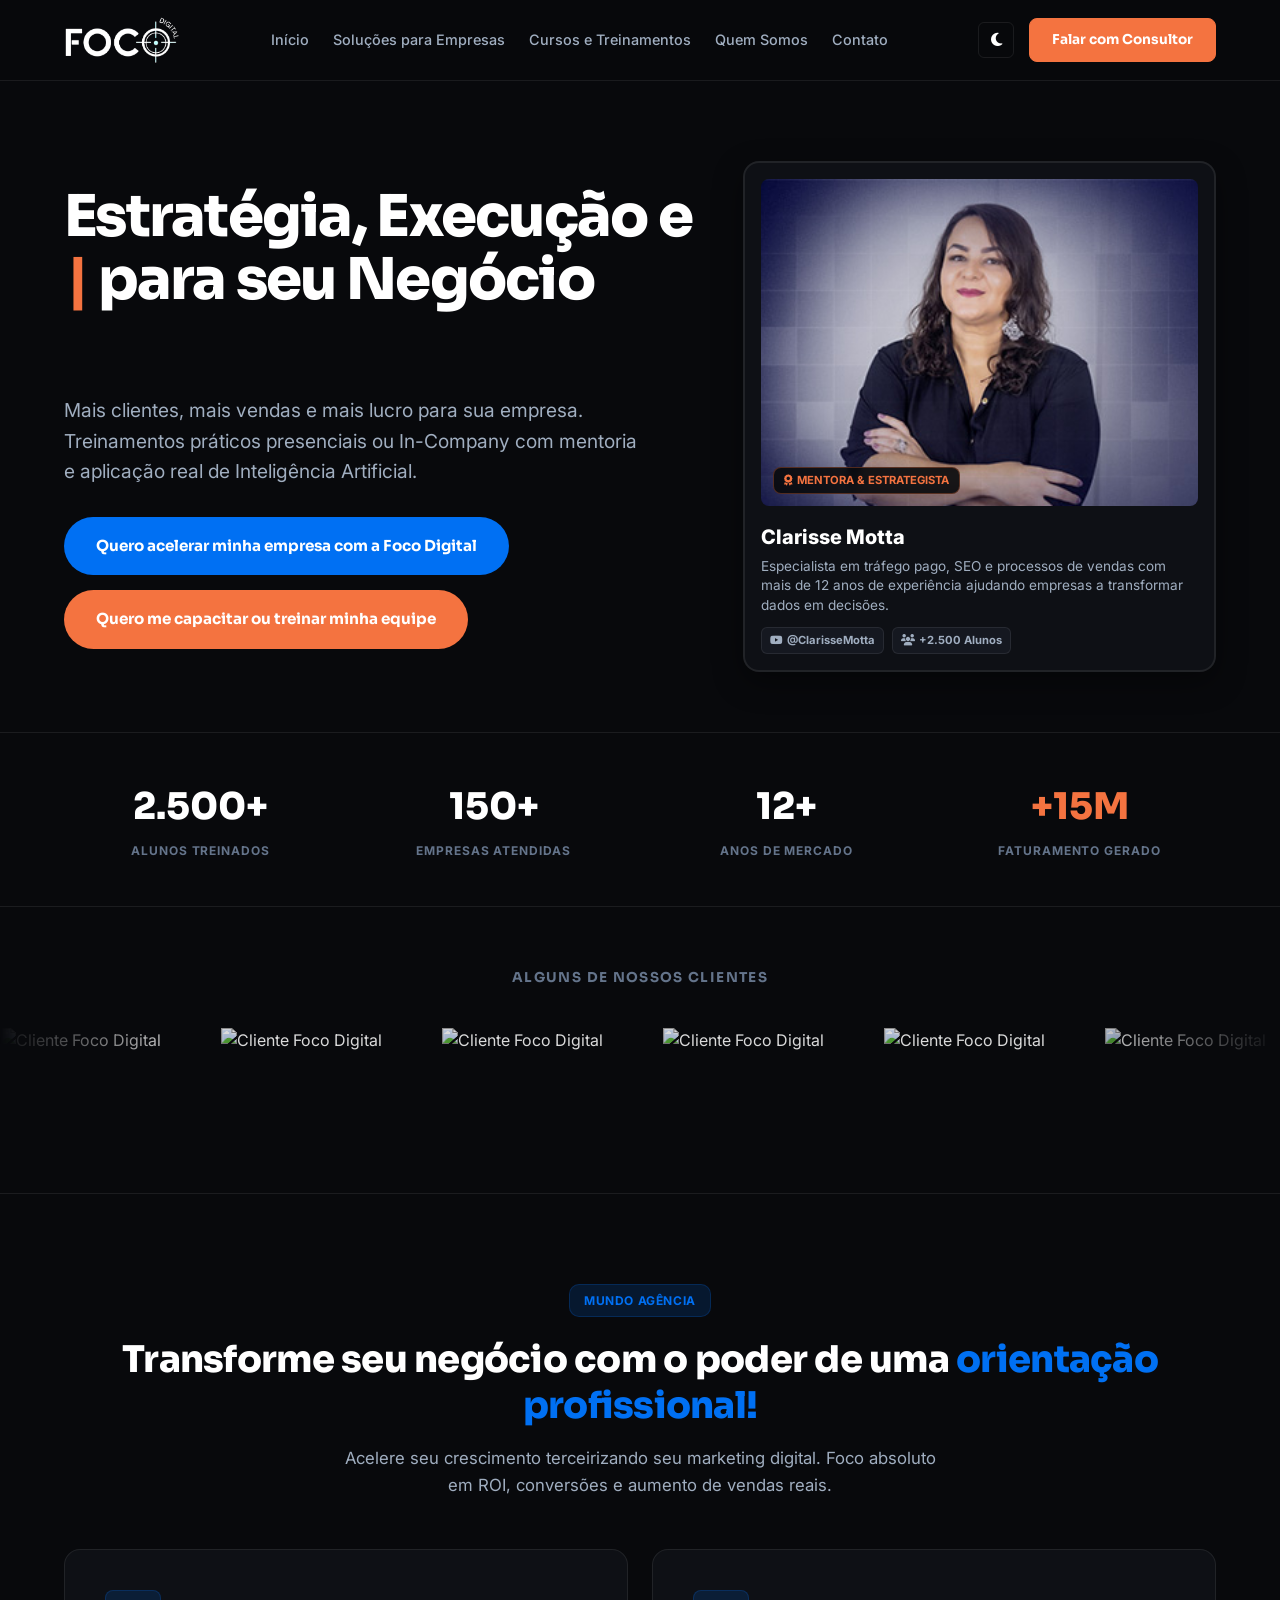
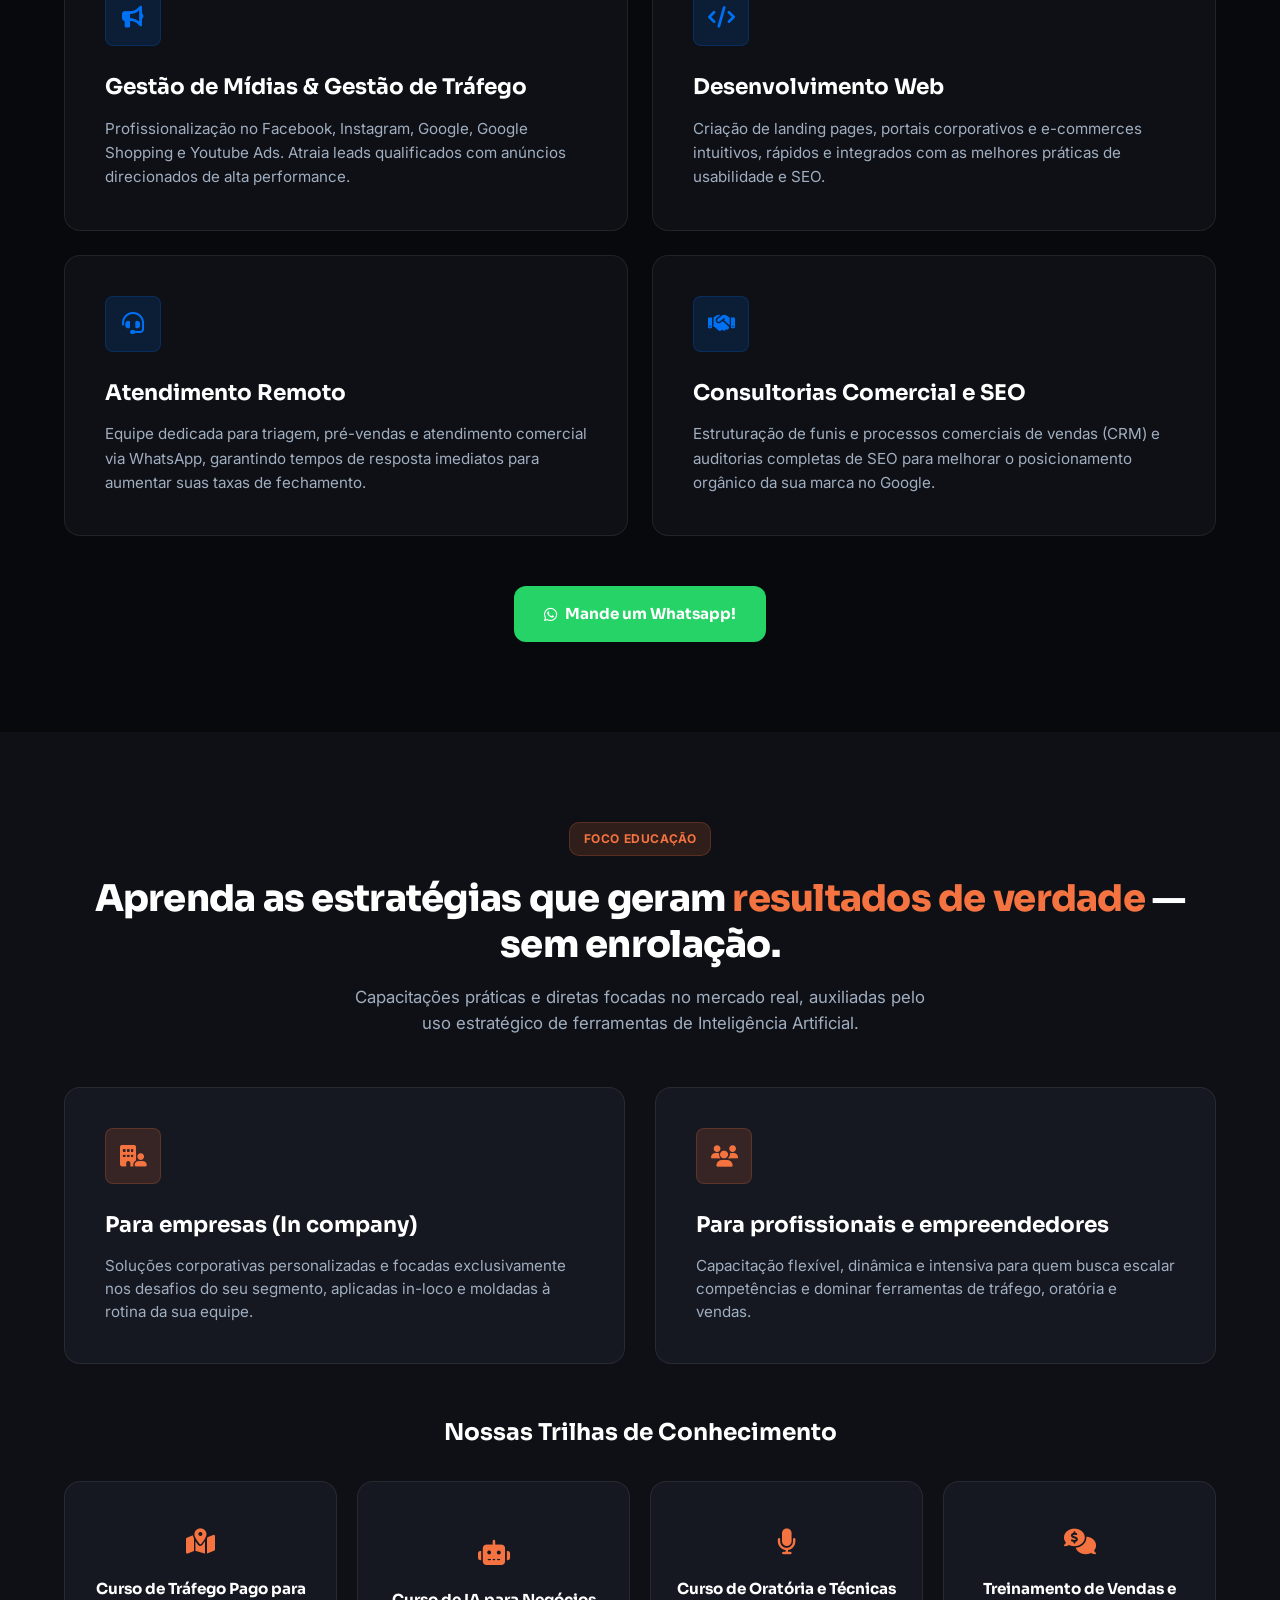
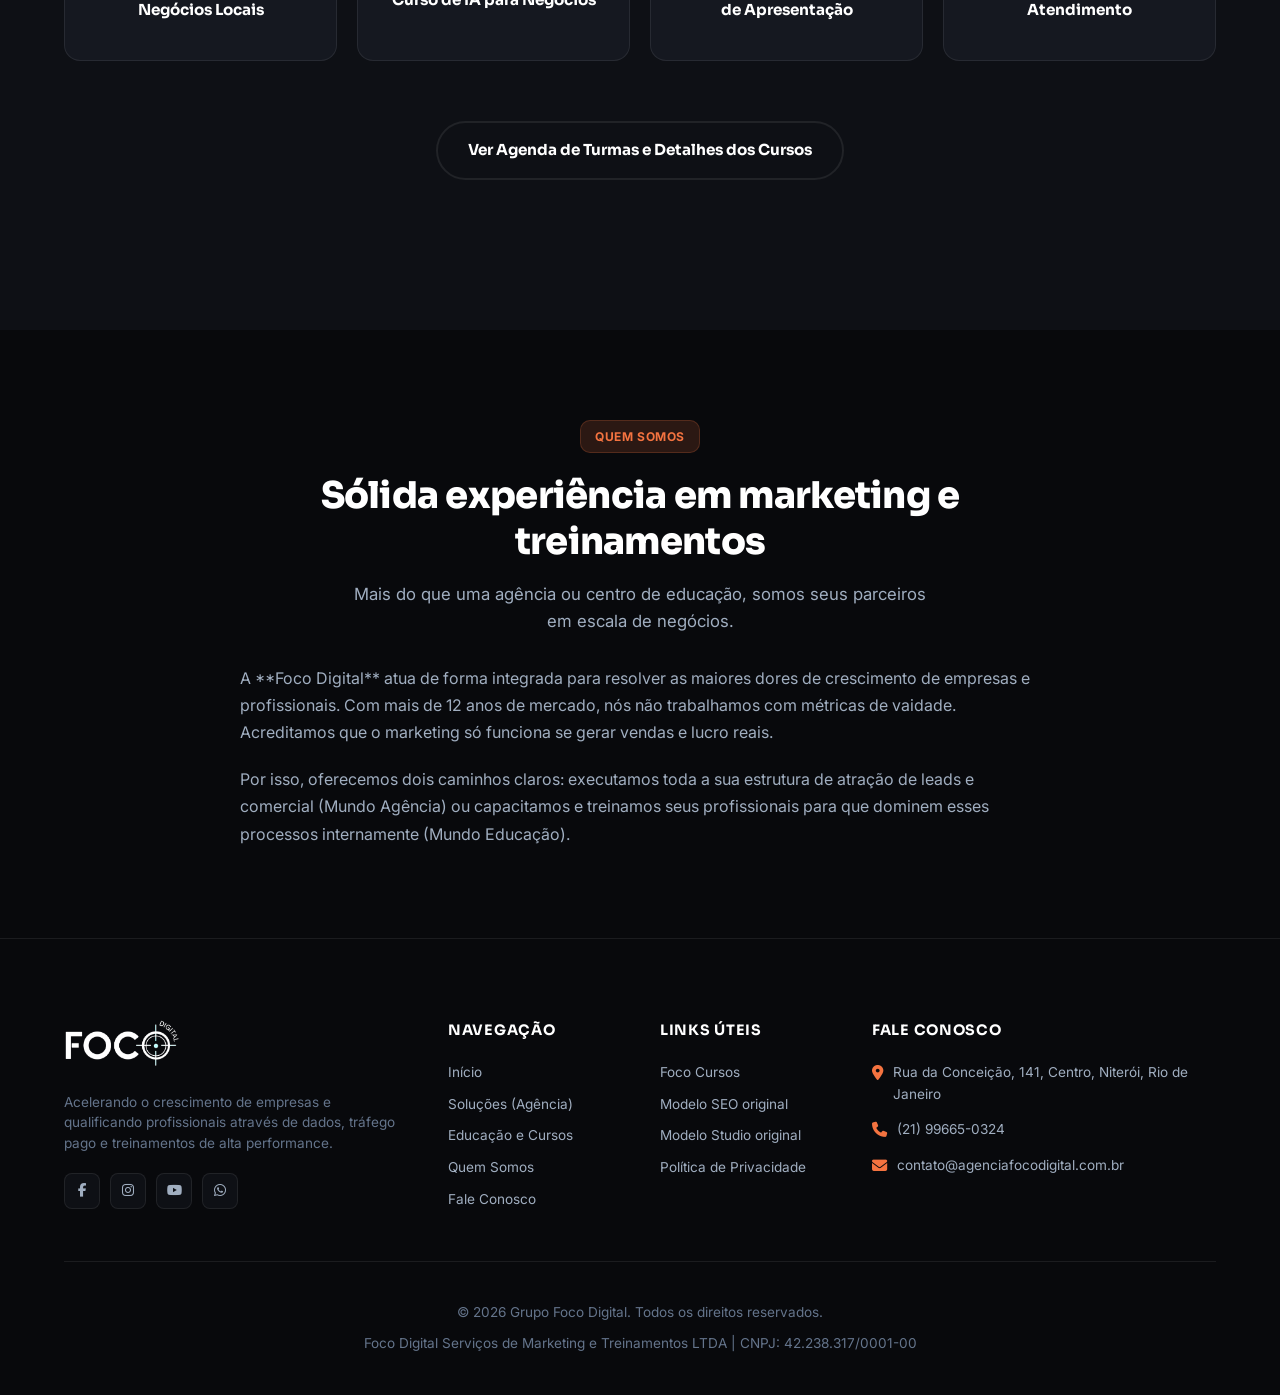
==== index.html @ c6ca2f7a "Highlight header CTA button with solid brand coral on desktop and WhatsApp green + icon Fale no What" ====
<!DOCTYPE html>
<html lang="pt-BR">
<head>
    <!-- SEO Best Practices -->
    <meta charset="UTF-8">
    <meta name="viewport" content="width=device-width, initial-scale=1.0">
    <title>Foco Digital | Estratégia, Execução e Capacitação para o seu Negócio</title>
    <meta name="description" content="Acelere o crescimento da sua empresa. Terceirize sua gestão de tráfego, SEO e landing pages, ou treine sua equipe com a mentoria de Clarisse Motta.">
    <meta name="keywords" content="agencia de marketing, gestao de trafego, SEO, marketing digital, cursos in-company, trafego pago niteroi, oratoria, vendas, Foco Digital">
    <meta name="author" content="Foco Digital">
    
    <!-- CSS Stylesheet -->
    <link rel="stylesheet" href="index.css?v=1.8">
    
    <!-- FontAwesome for Icons -->
    <link rel="stylesheet" href="https://cdnjs.cloudflare.com/ajax/libs/font-awesome/6.4.0/css/all.min.css">
</head>
<body>

    <!-- Cabeçalho (Menu Principal Integrado) -->
    <header id="site-header" role="banner" aria-label="Cabeçalho principal com navegação do site">
        <div class="container">
            <div class="header-inner">
                <a href="#inicio" class="logo-wrapper" id="header-logo">
                    <img src="logo_foco_digital.png" alt="Foco Digital Logo" class="logo-img">
                </a>
                
                <!-- Main Navigation -->
                <nav class="nav-menu" id="nav-menu" aria-label="Navegação Principal">
                    <a href="#inicio" class="nav-link">Início</a>
                    <a href="#agencia" class="nav-link">Soluções para Empresas</a>
                    <a href="#educacao" class="nav-link">Cursos e Treinamentos</a>
                    <a href="#sobre" class="nav-link">Quem Somos</a>
                    <a href="#contato" class="nav-link">Contato</a>
                </nav>
                
                <!-- Header CTA & Theme Toggle -->
                <div class="header-actions">
                    <button id="theme-toggle" aria-label="Alternar tema">
                        <i class="fa-solid fa-moon"></i>
                    </button>
                    <a href="https://wa.me/5521996650324?text=Olá! Gostaria de agendar uma conversa com um consultor da Foco Digital." target="_blank" class="btn btn-outline" id="nav-cta-btn">
                        <span class="desktop-text">Falar com Consultor</span>
                        <span class="mobile-text"><i class="fa-brands fa-whatsapp"></i> Fale no Whats</span>
                    </a>
                </div>
                
                <!-- Mobile Menu Toggle Button -->
                <button class="menu-toggle" id="menu-toggle" aria-label="Abrir menu" aria-haspopup="true">
                    <span></span>
                    <span></span>
                    <span></span>
                </button>
            </div>
        </div>
    </header>

    <main>
        <!-- 1ª Dobra (Hero Section - O Hub Direcionador) -->
        <section class="hero section-padding animate-fade-in" id="inicio">
            <div class="container">
                <div class="hero-grid-container">
                    
                    <!-- Left Column: Copy & CTAs -->
                    <div class="hero-left">
                        <h1>Estratégia, Execução e <span class="typing-container"><span id="typed-text">Capacitação</span><span class="typing-cursor" aria-hidden="true">|</span></span> para seu Negócio</h1>
                        <p class="hero-subtitle">
                            Mais clientes, mais vendas e mais lucro para sua empresa. Treinamentos práticos presenciais ou In-Company com mentoria e aplicação real de Inteligência Artificial.
                        </p>
                        
                        <!-- Botões de Ação Unificados -->
                        <div class="hero-actions">
                            <a href="#agencia" class="btn btn-blue" id="hero-btn-agency">
                                Quero acelerar minha empresa com a Foco Digital
                            </a>
                            <a href="#educacao" class="btn btn-primary" id="hero-btn-education" style="background-color: var(--color-primary);">
                                Quero me capacitar ou treinar minha equipe
                            </a>
                        </div>
                    </div>

                    <!-- Right Column: Clarisse Motta Profile Card (4:3 aspect ratio) -->
                    <div class="hero-right">
                        <div class="profile-card">
                            <div class="profile-img-container">
                                <img src="clarisse_motta.png" alt="Clarisse Motta - Fundadora da Foco Digital" class="profile-img">
                                <div class="profile-experience-badge">
                                    <i class="fa-solid fa-award"></i>
                                    <span>Mentora &amp; Estrategista</span>
                                </div>
                            </div>
                            <div class="profile-details">
                                <div class="profile-name">Clarisse Motta</div>
                                <div class="profile-bio">Especialista em tráfego pago, SEO e processos de vendas com mais de 12 anos de experiência ajudando empresas a transformar dados em decisões.</div>
                                <div class="profile-social-proof">
                                    <span class="proof-tag"><i class="fa-brands fa-youtube"></i> @ClarisseMotta</span>
                                    <span class="proof-tag"><i class="fa-solid fa-users"></i> +2.500 Alunos</span>
                                </div>
                            </div>
                        </div>
                    </div>

                </div>
            </div>
        </section>

        <!-- Stats Strip (Part of 2ª Dobra) -->
        <section class="stats-strip" id="stats">
            <div class="container">
                <div class="stats-strip-inner">
                    <div class="stat-block">
                        <h2>2.500+</h2>
                        <p>Alunos Treinados</p>
                    </div>
                    <div class="stat-block">
                        <h2>150+</h2>
                        <p>Empresas Atendidas</p>
                    </div>
                    <div class="stat-block">
                        <h2>12+</h2>
                        <p>Anos de Mercado</p>
                    </div>
                    <div class="stat-block">
                        <h2 class="highlight-primary">+15M</h2>
                        <p>Faturamento Gerado</p>
                    </div>
                </div>
            </div>
        </section>

        <!-- Logos Section (2ª Dobra: Autoridade e Prova Social - Letreiro Autoplay) -->
        <section class="clients-section text-center" id="clientes">
            <div class="container">
                <h3>Alguns de nossos clientes</h3>
            </div>
            
            <div class="logo-ticker-container">
                <div class="logo-ticker-track">
                    <!-- Set 1 -->
                    <div class="partner-logo"><img src="https://agenciafocodigital.com.br/wp-content/uploads/2025/05/5-2.png" alt="Cliente Foco Digital"></div>
                    <div class="partner-logo"><img src="https://agenciafocodigital.com.br/wp-content/uploads/2025/05/6-2.png" alt="Cliente Foco Digital"></div>
                    <div class="partner-logo"><img src="https://agenciafocodigital.com.br/wp-content/uploads/2025/05/7-2.png" alt="Cliente Foco Digital"></div>
                    <div class="partner-logo"><img src="https://agenciafocodigital.com.br/wp-content/uploads/2025/05/8-2.png" alt="Cliente Foco Digital"></div>
                    <div class="partner-logo"><img src="https://agenciafocodigital.com.br/wp-content/uploads/2025/05/9-2.png" alt="Cliente Foco Digital"></div>
                    <div class="partner-logo"><img src="https://agenciafocodigital.com.br/wp-content/uploads/2025/05/10-2.png" alt="Cliente Foco Digital"></div>
                    <div class="partner-logo"><img src="https://agenciafocodigital.com.br/wp-content/uploads/2025/05/11-2.png" alt="Cliente Foco Digital"></div>
                    <div class="partner-logo"><img src="https://agenciafocodigital.com.br/wp-content/uploads/2025/05/12-2.png" alt="Cliente Foco Digital"></div>
                    <div class="partner-logo"><img src="https://agenciafocodigital.com.br/wp-content/uploads/2025/05/13-2.png" alt="Cliente Foco Digital"></div>
                    <div class="partner-logo"><img src="https://agenciafocodigital.com.br/wp-content/uploads/2025/05/14-2.png" alt="Cliente Foco Digital"></div>
                    <div class="partner-logo"><img src="https://agenciafocodigital.com.br/wp-content/uploads/2025/05/15-2.png" alt="Cliente Foco Digital"></div>
                    <div class="partner-logo"><img src="https://agenciafocodigital.com.br/wp-content/uploads/2025/05/16-2.png" alt="Cliente Foco Digital"></div>
                    <div class="partner-logo"><img src="https://agenciafocodigital.com.br/wp-content/uploads/2025/05/17-2.png" alt="Cliente Foco Digital"></div>
                    <div class="partner-logo"><img src="https://agenciafocodigital.com.br/wp-content/uploads/2025/05/18-2.png" alt="Cliente Foco Digital"></div>
                    <div class="partner-logo"><img src="https://agenciafocodigital.com.br/wp-content/uploads/2025/05/19-2.png" alt="Cliente Foco Digital"></div>
                    
                    <!-- Set 2 (Duplicated for seamless loop) -->
                    <div class="partner-logo"><img src="https://agenciafocodigital.com.br/wp-content/uploads/2025/05/5-2.png" alt="Cliente Foco Digital"></div>
                    <div class="partner-logo"><img src="https://agenciafocodigital.com.br/wp-content/uploads/2025/05/6-2.png" alt="Cliente Foco Digital"></div>
                    <div class="partner-logo"><img src="https://agenciafocodigital.com.br/wp-content/uploads/2025/05/7-2.png" alt="Cliente Foco Digital"></div>
                    <div class="partner-logo"><img src="https://agenciafocodigital.com.br/wp-content/uploads/2025/05/8-2.png" alt="Cliente Foco Digital"></div>
                    <div class="partner-logo"><img src="https://agenciafocodigital.com.br/wp-content/uploads/2025/05/9-2.png" alt="Cliente Foco Digital"></div>
                    <div class="partner-logo"><img src="https://agenciafocodigital.com.br/wp-content/uploads/2025/05/10-2.png" alt="Cliente Foco Digital"></div>
                    <div class="partner-logo"><img src="https://agenciafocodigital.com.br/wp-content/uploads/2025/05/11-2.png" alt="Cliente Foco Digital"></div>
                    <div class="partner-logo"><img src="https://agenciafocodigital.com.br/wp-content/uploads/2025/05/12-2.png" alt="Cliente Foco Digital"></div>
                    <div class="partner-logo"><img src="https://agenciafocodigital.com.br/wp-content/uploads/2025/05/13-2.png" alt="Cliente Foco Digital"></div>
                    <div class="partner-logo"><img src="https://agenciafocodigital.com.br/wp-content/uploads/2025/05/14-2.png" alt="Cliente Foco Digital"></div>
                    <div class="partner-logo"><img src="https://agenciafocodigital.com.br/wp-content/uploads/2025/05/15-2.png" alt="Cliente Foco Digital"></div>
                    <div class="partner-logo"><img src="https://agenciafocodigital.com.br/wp-content/uploads/2025/05/16-2.png" alt="Cliente Foco Digital"></div>
                    <div class="partner-logo"><img src="https://agenciafocodigital.com.br/wp-content/uploads/2025/05/17-2.png" alt="Cliente Foco Digital"></div>
                    <div class="partner-logo"><img src="https://agenciafocodigital.com.br/wp-content/uploads/2025/05/18-2.png" alt="Cliente Foco Digital"></div>
                    <div class="partner-logo"><img src="https://agenciafocodigital.com.br/wp-content/uploads/2025/05/19-2.png" alt="Cliente Foco Digital"></div>
                </div>
            </div>
        </section>

        <!-- 3ª Dobra: O Mundo da Agência (Para quem precisa delegar a execução) -->
        <section class="agency-section section-padding" id="agencia">
            <div class="container">
                <div class="text-center">
                    <span class="tag-badge blue">Mundo Agência</span>
                    <h2 class="section-title blue">Transforme seu negócio com o poder de uma <span>orientação profissional!</span></h2>
                    <p class="section-subtitle">Acelere seu crescimento terceirizando seu marketing digital. Foco absoluto em ROI, conversões e aumento de vendas reais.</p>
                </div>
                
                <!-- Services Cards Grid (2x2 layout) -->
                <div class="services-grid">
                    <!-- Service 1: Mídias & Tráfego -->
                    <article class="service-card">
                        <div class="service-icon"><i class="fa-solid fa-bullhorn"></i></div>
                        <h3>Gestão de Mídias & Gestão de Tráfego</h3>
                        <p>Profissionalização no Facebook, Instagram, Google, Google Shopping e Youtube Ads. Atraia leads qualificados com anúncios direcionados de alta performance.</p>
                    </article>
                    
                    <!-- Service 2: Desenvolvimento Web -->
                    <article class="service-card">
                        <div class="service-icon"><i class="fa-solid fa-code"></i></div>
                        <h3>Desenvolvimento Web</h3>
                        <p>Criação de landing pages, portais corporativos e e-commerces intuitivos, rápidos e integrados com as melhores práticas de usabilidade e SEO.</p>
                    </article>
                    
                    <!-- Service 3: Atendimento Remoto -->
                    <article class="service-card">
                        <div class="service-icon"><i class="fa-solid fa-headset"></i></div>
                        <h3>Atendimento Remoto</h3>
                        <p>Equipe dedicada para triagem, pré-vendas e atendimento comercial via WhatsApp, garantindo tempos de resposta imediatos para aumentar suas taxas de fechamento.</p>
                    </article>
                    
                    <!-- Service 4: Consultorias -->
                    <article class="service-card">
                        <div class="service-icon"><i class="fa-solid fa-handshake"></i></div>
                        <h3>Consultorias Comercial e SEO</h3>
                        <p>Estruturação de funis e processos comerciais de vendas (CRM) e auditorias completas de SEO para melhorar o posicionamento orgânico da sua marca no Google.</p>
                    </article>
                </div>
                
                <!-- CTA Button -->
                <div class="text-center">
                    <a href="https://wa.me/5521996650324?text=Olá! Quero acelerar minha empresa com os serviços de marketing e tráfego da Agência Foco Digital." target="_blank" class="btn btn-green btn-whatsapp" id="agency-cta-btn">
                        <i class="fa-brands fa-whatsapp"></i> Mande um Whatsapp!
                    </a>
                </div>
            </div>
        </section>

        <!-- 4ª Dobra: O Mundo da Educação (Para quem quer aprender a fazer) -->
        <section class="edu-section section-padding" id="educacao">
            <div class="container">
                <div class="text-center">
                    <span class="tag-badge">Foco Educação</span>
                    <h2 class="section-title">Aprenda as estratégias que geram <span>resultados de verdade</span> — sem enrolação.</h2>
                    <p class="section-subtitle">Capacitações práticas e diretas focadas no mercado real, auxiliadas pelo uso estratégico de ferramentas de Inteligência Artificial.</p>
                </div>
                
                <!-- Segments Grid (2 cards) -->
                <div class="edu-segments">
                    <!-- Segment 1: In Company -->
                    <div class="segment-card">
                        <div class="segment-icon"><i class="fa-solid fa-building-user"></i></div>
                        <h3>Para empresas (In company)</h3>
                        <p>Soluções corporativas personalizadas e focadas exclusivamente nos desafios do seu segmento, aplicadas in-loco e moldadas à rotina da sua equipe.</p>
                    </div>
                    
                    <!-- Segment 2: Empreendedores -->
                    <div class="segment-card">
                        <div class="segment-icon"><i class="fa-solid fa-users"></i></div>
                        <h3>Para profissionais e empreendedores</h3>
                        <p>Capacitação flexível, dinâmica e intensiva para quem busca escalar competências e dominar ferramentas de tráfego, oratória e vendas.</p>
                    </div>
                </div>
                
                <!-- Trilhas de Conhecimento Grid (4 cards) -->
                <h3 class="trilhas-title">Nossas Trilhas de Conhecimento</h3>
                <div class="trilhas-grid">
                    <!-- Trilha 1 -->
                    <div class="trilha-card">
                        <div class="trilha-icon"><i class="fa-solid fa-map-location-dot"></i></div>
                        <h4>Curso de Tráfego Pago para Negócios Locais</h4>
                    </div>
                    <!-- Trilha 2 -->
                    <div class="trilha-card">
                        <div class="trilha-icon"><i class="fa-solid fa-robot"></i></div>
                        <h4>Curso de IA para Negócios</h4>
                    </div>
                    <!-- Trilha 3 -->
                    <div class="trilha-card">
                        <div class="trilha-icon"><i class="fa-solid fa-microphone"></i></div>
                        <h4>Curso de Oratória e Técnicas de Apresentação</h4>
                    </div>
                    <!-- Trilha 4 -->
                    <div class="trilha-card">
                        <div class="trilha-icon"><i class="fa-solid fa-comments-dollar"></i></div>
                        <h4>Treinamento de Vendas e Atendimento</h4>
                    </div>
                </div>
                
                <!-- Courses Details CTA -->
                <div class="text-center" style="margin-bottom: 60px;">
                    <a href="cursos.html" class="btn btn-outline" id="view-courses-syllabus">
                        Ver Agenda de Turmas e Detalhes dos Cursos
                    </a>
                </div>

                
            </div>
        </section>

        <!-- Quem Somos (Sobre a Foco Digital) -->
        <section class="section-padding" id="sobre">
            <div class="container">
                <div class="text-center" style="max-width: 800px; margin: 0 auto;">
                    <span class="tag-badge">Quem Somos</span>
                    <h2 class="section-title">Sólida experiência em marketing e treinamentos</h2>
                    <p class="section-subtitle" style="margin-bottom: 30px;">Mais do que uma agência ou centro de educação, somos seus parceiros em escala de negócios.</p>
                    
                    <div style="color: var(--text-secondary); font-size: 1rem; line-height: 1.7; text-align: left; display: flex; flex-direction: column; gap: 20px;">
                        <p>A **Foco Digital** atua de forma integrada para resolver as maiores dores de crescimento de empresas e profissionais. Com mais de 12 anos de mercado, nós não trabalhamos com métricas de vaidade. Acreditamos que o marketing só funciona se gerar vendas e lucro reais.</p>
                        <p>Por isso, oferecemos dois caminhos claros: executamos toda a sua estrutura de atração de leads e comercial (Mundo Agência) ou capacitamos e treinamos seus profissionais para que dominem esses processos internamente (Mundo Educação).</p>
                    </div>
                </div>
            </div>
        </section>
    </main>

    <!-- Rodapé (Footer) -->
    <footer id="contato">
        <div class="container">
            <div class="footer-grid">
                
                <!-- Coluna 1: Brand Info -->
                <div class="footer-logo-col">
                    <a href="#inicio" class="logo-wrapper" id="footer-brand-logo" style="display: inline-flex; align-self: flex-start; margin-bottom: 5px;">
                        <img src="logo_foco_digital.png" alt="Foco Digital Logo" class="logo-img">
                    </a>
                    <p class="footer-desc">
                        Acelerando o crescimento de empresas e qualificando profissionais através de dados, tráfego pago e treinamentos de alta performance.
                    </p>
                    <div class="footer-socials">
                        <a href="https://www.facebook.com/agenciafocodigital1" target="_blank" class="social-icon" aria-label="Facebook"><i class="fa-brands fa-facebook-f"></i></a>
                        <a href="https://www.instagram.com/agencia_focodigital/" target="_blank" class="social-icon" aria-label="Instagram"><i class="fa-brands fa-instagram"></i></a>
                        <a href="https://youtube.com/@ClarisseMotta" target="_blank" class="social-icon" aria-label="YouTube"><i class="fa-brands fa-youtube"></i></a>
                        <a href="https://wa.me/5521996650324" target="_blank" class="social-icon" aria-label="WhatsApp"><i class="fa-brands fa-whatsapp"></i></a>
                    </div>
                </div>
                
                <!-- Coluna 2: Navegação -->
                <div>
                    <h4 class="footer-title">Navegação</h4>
                    <ul class="footer-links">
                        <li><a href="#inicio">Início</a></li>
                        <li><a href="#agencia">Soluções (Agência)</a></li>
                        <li><a href="#educacao">Educação e Cursos</a></li>
                        <li><a href="#sobre">Quem Somos</a></li>
                        <li><a href="#contato">Fale Conosco</a></li>
                    </ul>
                </div>
                
                <!-- Coluna 3: Links Úteis -->
                <div>
                    <h4 class="footer-title">Links Úteis</h4>
                    <ul class="footer-links">
                        <li><a href="cursos.html">Foco Cursos</a></li>
                        <li><a href="agencia.html">Modelo SEO original</a></li>
                        <li><a href="agencia-digital.html">Modelo Studio original</a></li>
                        <li><a href="https://agenciafocodigital.com.br/politicas-de-privacidade/">Política de Privacidade</a></li>
                    </ul>
                </div>
                
                <!-- Coluna 4: Contato -->
                <div>
                    <h4 class="footer-title">Fale Conosco</h4>
                    <ul class="footer-contact">
                        <li>
                            <i class="fa-solid fa-location-dot"></i>
                            <span>Rua da Conceição, 141, Centro, Niterói, Rio de Janeiro</span>
                        </li>
                        <li>
                            <i class="fa-solid fa-phone"></i>
                            <span>(21) 99665-0324</span>
                        </li>
                        <li>
                            <i class="fa-solid fa-envelope"></i>
                            <span>contato@agenciafocodigital.com.br</span>
                        </li>
                    </ul>
                </div>
                
            </div>
            
            <!-- Bottom Copyright & Legal Info -->
            <div class="footer-bottom">
                <p>&copy; 2026 Grupo Foco Digital. Todos os direitos reservados.</p>
                <p>Foco Digital Serviços de Marketing e Treinamentos LTDA | CNPJ: 42.238.317/0001-00</p>
            </div>
        </div>
    </footer>

    <!-- Interactive Scripts -->
    <script>
        // Sticky Header script
        const header = document.getElementById('site-header');
        window.addEventListener('scroll', () => {
            if (window.scrollY > 40) {
                header.classList.add('scrolled');
            } else {
                header.classList.remove('scrolled');
            }
        });

        // Mobile Menu toggle script
        const menuToggle = document.getElementById('menu-toggle');
        const navMenu = document.getElementById('nav-menu');

        menuToggle.addEventListener('click', () => {
            navMenu.classList.toggle('open');
        });

        // Close mobile menu when a nav link is clicked
        const navLinks = document.querySelectorAll('.nav-link');
        navLinks.forEach(link => {
            link.addEventListener('click', () => {
                navMenu.classList.remove('open');
            });
        });

        // Theme Toggle Javascript
        const toggleBtn = document.getElementById('theme-toggle');
        const currentTheme = localStorage.getItem('theme') || 'dark';

        // Apply theme on load
        if (currentTheme === 'light') {
            document.body.classList.add('light-mode');
            toggleBtn.innerHTML = '<i class="fa-solid fa-sun"></i>';
        } else {
            toggleBtn.innerHTML = '<i class="fa-solid fa-moon"></i>';
        }

        // Toggle theme action
        toggleBtn.addEventListener('click', () => {
            document.body.classList.toggle('light-mode');
            let theme = 'dark';
            if (document.body.classList.contains('light-mode')) {
                theme = 'light';
                toggleBtn.innerHTML = '<i class="fa-solid fa-sun"></i>';
            } else {
                toggleBtn.innerHTML = '<i class="fa-solid fa-moon"></i>';
            }
            localStorage.setItem('theme', theme);
        });

        // Typing Effect (Umbler Style)
        const words = ["Capacitação", "Tráfego Pago", "Vendas", "SEO", "IA para Negócios", "Resultados"];
        let wordIndex = 0;
        let charIndex = words[wordIndex].length;
        let isDeleting = true;
        const typedTextSpan = document.getElementById("typed-text");

        function typeAnimation() {
            const currentWord = words[wordIndex];
            
            if (isDeleting) {
                typedTextSpan.textContent = currentWord.substring(0, charIndex - 1);
                charIndex--;
            } else {
                typedTextSpan.textContent = currentWord.substring(0, charIndex + 1);
                charIndex++;
            }
            
            let speed = isDeleting ? 40 : 80;
            
            if (!isDeleting && charIndex === currentWord.length) {
                speed = 2000; // Time the fully typed word stays visible
                isDeleting = true;
            } else if (isDeleting && charIndex === 0) {
                isDeleting = false;
                wordIndex = (wordIndex + 1) % words.length;
                speed = 500; // Pause before typing the next word
            }
            
            setTimeout(typeAnimation, speed);
        }

        // Start typing after initial load delay
        document.addEventListener("DOMContentLoaded", () => {
            setTimeout(typeAnimation, 1500);
        });
    </script>
</body>
</html>
---- index.css ----
/* ==========================================================================
   Foco Digital - Homepage Stylesheet (Restored Folds Layout with Premium Theme)
   ========================================================================== */

@import url('https://fonts.googleapis.com/css2?family=Inter:wght@300;400;500;600;700&family=Sora:wght@400;600;700;800&display=swap');

:root {
    /* Color Palette (Clean Premium Contrast) */
    --bg-primary: #08090c;
    --bg-secondary: #0e1015;
    --bg-tertiary: #151820;
    --text-primary: #ffffff;
    --text-secondary: #a0aec0;
    --text-muted: #64748b;
    --border-color: rgba(255, 255, 255, 0.08);
    
    /* Core Accent Colors */
    --color-primary: #f47340;        /* Coral Orange */
    --color-primary-hover: #e05f2c;
    --color-primary-glow: rgba(244, 115, 64, 0.15);
    --color-blue: #0070f3;
    --color-blue-glow: rgba(0, 112, 243, 0.15);
    --color-green: #25d366;
    --color-green-hover: #20ba5a;
    
    /* Typography */
    --font-heading: 'Sora', sans-serif;
    --font-body: 'Inter', sans-serif;
    
    /* Shadows & Transitions */
    --shadow-sm: 0 4px 10px rgba(0, 0, 0, 0.3);
    --shadow-md: 0 10px 30px rgba(0, 0, 0, 0.4);
    --shadow-lg: 0 20px 50px rgba(0, 0, 0, 0.5);
    --transition-smooth: all 0.3s cubic-bezier(0.25, 0.8, 0.25, 1);
    
    /* Border Radius */
    --radius-sm: 8px;
    --radius-md: 16px;
    --radius-lg: 24px;
    --radius-full: 9999px;
}

/* Light Mode Overrides */
body.light-mode {
    --bg-primary: #ffffff;
    --bg-secondary: #f8fafc;
    --bg-tertiary: #f1f5f9;
    --text-primary: #0f172a;
    --text-secondary: #475569;
    --text-muted: #64748b;
    --border-color: rgba(15, 23, 42, 0.08);
    --color-primary-glow: rgba(244, 115, 64, 0.06);
    
    --shadow-sm: 0 4px 10px rgba(15, 23, 42, 0.03);
    --shadow-md: 0 10px 30px rgba(15, 23, 42, 0.05);
    --shadow-lg: 0 20px 50px rgba(15, 23, 42, 0.08);
}

/* Reset & Defaults */
* {
    margin: 0;
    padding: 0;
    box-sizing: border-box;
}

html {
    scroll-behavior: smooth;
}

body {
    background-color: var(--bg-primary);
    color: var(--text-primary);
    font-family: var(--font-body);
    line-height: 1.6;
    overflow-x: hidden;
    transition: background-color 0.3s ease, color 0.3s ease;
}

h1, h2, h3, h4, h5, h6 {
    font-family: var(--font-heading);
    font-weight: 700;
}

a {
    color: inherit;
    text-decoration: none;
    transition: var(--transition-smooth);
}

/* Utility Containers */
.container {
    max-width: 1200px;
    margin: 0 auto;
    padding: 0 24px;
}

.section-padding {
    padding: 90px 0;
}

.text-center {
    text-align: center;
}

.tag-badge {
    display: inline-block;
    background-color: var(--color-primary-glow);
    color: var(--color-primary);
    padding: 6px 14px;
    border-radius: 10px;
    font-size: 0.75rem;
    font-weight: 700;
    text-transform: uppercase;
    letter-spacing: 0.05em;
    border: 1px solid rgba(244, 115, 64, 0.2);
    margin-bottom: 20px;
}

.tag-badge.blue {
    background-color: var(--color-blue-glow);
    color: var(--color-blue);
    border-color: rgba(0, 112, 243, 0.2);
}

.section-title {
    font-size: 2.3rem;
    line-height: 1.25;
    margin-bottom: 16px;
    letter-spacing: -0.02em;
    font-weight: 800;
}

.section-title span {
    color: var(--color-primary);
}

.section-title.blue span {
    color: var(--color-blue);
}

.section-subtitle {
    color: var(--text-secondary);
    font-size: 1.05rem;
    max-width: 600px;
    margin: 0 auto 50px auto;
    line-height: 1.6;
}

/* Buttons */
.btn {
    display: inline-flex;
    align-items: center;
    justify-content: center;
    gap: 8px;
    padding: 15px 30px;
    border-radius: 30px;
    font-weight: 700;
    font-size: 0.95rem;
    cursor: pointer;
    transition: var(--transition-smooth);
    border: 2px solid transparent;
    font-family: var(--font-heading);
}

.btn-primary {
    background-color: var(--color-primary);
    color: #ffffff;
}

.btn-primary:hover {
    background-color: var(--color-primary-hover);
    transform: translateY(-2px);
}

.btn-blue {
    background-color: var(--color-blue);
    color: #ffffff;
}

.btn-blue:hover {
    background-color: #0060d0;
    transform: translateY(-2px);
}

.btn-outline {
    background: transparent;
    color: var(--text-primary);
    border: 2px solid var(--border-color);
}

.btn-outline:hover {
    background-color: var(--bg-tertiary);
    border-color: var(--color-primary);
    color: var(--text-primary);
    transform: translateY(-2px);
}

.btn-green {
    background-color: var(--color-green);
    color: #ffffff;
    border-radius: 12px;
    padding: 14px 28px;
}

.btn-green:hover {
    background-color: var(--color-green-hover);
    transform: translateY(-2px);
}

/* Header Section */
header {
    background-color: rgba(8, 9, 12, 0.85);
    backdrop-filter: blur(12px);
    border-bottom: 1px solid var(--border-color);
    position: sticky;
    top: 0;
    z-index: 1000;
    padding: 16px 0;
    transition: var(--transition-smooth);
}

body.light-mode header {
    background-color: rgba(255, 255, 255, 0.85);
}

header.scrolled {
    padding: 12px 0;
}

.header-inner {
    display: flex;
    justify-content: space-between;
    align-items: center;
}

.logo-wrapper {
    display: flex;
    align-items: center;
    height: 48px;
    transition: var(--transition-smooth);
    background-color: transparent;
    border: none;
    padding: 0;
}

.logo-wrapper:hover {
    transform: scale(1.04);
}

body.light-mode .logo-wrapper {
    background-color: transparent;
    border: none;
}

.logo-img {
    height: 100%;
    width: auto;
    object-fit: contain;
    /* Dark Mode (Default): Invert background to black, boost content brightness to make it all white, and make background transparent */
    filter: invert(1) brightness(10);
    mix-blend-mode: screen;
    transition: var(--transition-smooth);
}

body.light-mode .logo-img {
    /* Light Mode: Restore original colors and make white background transparent */
    filter: none;
    mix-blend-mode: multiply;
}

.nav-menu {
    display: flex;
    gap: 24px;
    align-items: center;
}

.nav-link {
    color: var(--text-secondary);
    font-size: 0.9rem;
    font-weight: 500;
    transition: var(--transition-smooth);
}

.nav-link:hover {
    color: var(--text-primary);
}

.header-actions {
    display: flex;
    align-items: center;
    gap: 15px;
}

#theme-toggle {
    background: none;
    border: 1px solid var(--border-color);
    color: var(--text-primary);
    width: 36px;
    height: 36px;
    border-radius: 6px;
    cursor: pointer;
    display: flex;
    align-items: center;
    justify-content: center;
    font-size: 0.95rem;
    transition: var(--transition-smooth);
}

#theme-toggle:hover {
    background-color: var(--bg-secondary);
    border-color: var(--text-primary);
}

#nav-cta-btn {
    background-color: var(--color-primary);
    color: #ffffff;
    border: 1px solid var(--color-primary);
    padding: 10px 22px;
    font-size: 0.85rem;
    white-space: nowrap;
    font-weight: 700;
    border-radius: var(--radius-sm);
    transition: var(--transition-smooth);
}

#nav-cta-btn:hover {
    background-color: transparent;
    color: var(--color-primary);
    border-color: var(--color-primary);
}

body.light-mode #nav-cta-btn {
    color: #ffffff;
}

body.light-mode #nav-cta-btn:hover {
    color: var(--color-primary);
}

.mobile-text {
    display: none;
}

.desktop-text {
    display: inline;
}

.menu-toggle {
    display: none;
    flex-direction: column;
    gap: 5px;
    background: none;
    border: none;
    cursor: pointer;
    padding: 6px;
    z-index: 1100;
}

.menu-toggle span {
    display: block;
    width: 22px;
    height: 2px;
    background-color: var(--text-primary);
    transition: var(--transition-smooth);
}

/* 1ª Dobra: Hero Section */
.hero {
    position: relative;
    padding: 80px 0 60px 0;
    overflow: hidden;
}

.hero-grid-container {
    display: grid;
    grid-template-columns: 1.15fr 0.85fr;
    gap: 40px;
    align-items: center;
}

.hero-left {
    display: flex;
    flex-direction: column;
    align-items: flex-start;
}

.hero h1 {
    font-size: 3.6rem;
    font-weight: 800;
    line-height: 1.1;
    letter-spacing: -0.03em;
    margin-bottom: 20px;
    color: var(--text-primary);
    min-height: 3.3em; /* Increased to 3 lines to prevent layout shift even on medium/laptop screens */
}

.typing-container {
    display: inline-block;
    color: var(--color-primary);
    position: relative;
}

.typing-cursor {
    display: inline-block;
    margin-left: 3px;
    color: var(--color-primary);
    animation: blinkCursor 0.8s step-end infinite;
}

@keyframes blinkCursor {
    from, to { color: transparent }
    50% { color: var(--color-primary) }
}

.hero-subtitle {
    color: var(--text-secondary);
    font-size: 1.2rem;
    line-height: 1.6;
    max-width: 580px;
    margin-bottom: 30px;
}

.hero-actions {
    display: flex;
    gap: 15px;
    flex-wrap: wrap;
}

.hero-right {
    position: relative;
    width: 100%;
}

.profile-card {
    background-color: var(--bg-secondary);
    border: 2px solid var(--border-color);
    border-radius: var(--radius-md);
    padding: 16px;
    box-shadow: var(--shadow-md);
    width: 100%;
    transition: var(--transition-smooth);
}

.profile-card:hover {
    border-color: var(--color-primary);
}

.profile-img-container {
    position: relative;
    border-radius: 8px;
    overflow: hidden;
    aspect-ratio: 4/3;
    background-color: var(--bg-tertiary);
}

.profile-img {
    width: 100%;
    height: 100%;
    object-fit: cover;
}

.profile-experience-badge {
    position: absolute;
    bottom: 12px;
    left: 12px;
    background: rgba(8, 9, 12, 0.9);
    backdrop-filter: blur(4px);
    color: var(--color-primary);
    border: 1px solid rgba(244, 115, 64, 0.3);
    padding: 4px 10px;
    border-radius: var(--radius-sm);
    font-size: 0.7rem;
    font-weight: 700;
    display: flex;
    align-items: center;
    gap: 5px;
    text-transform: uppercase;
}

.profile-details {
    padding-top: 15px;
}

.profile-name {
    font-size: 1.25rem;
    font-weight: 800;
    color: var(--text-primary);
    margin-bottom: 4px;
}

.profile-bio {
    font-size: 0.85rem;
    color: var(--text-secondary);
    line-height: 1.4;
    margin-bottom: 12px;
}

.profile-social-proof {
    display: flex;
    gap: 8px;
    flex-wrap: wrap;
}

.proof-tag {
    background-color: var(--bg-tertiary);
    border: 1px solid var(--border-color);
    padding: 4px 8px;
    border-radius: 6px;
    font-size: 0.7rem;
    font-weight: 700;
    color: var(--text-secondary);
    display: inline-flex;
    align-items: center;
    gap: 4px;
}

/* Stats Strip */
.stats-strip {
    border-top: 1px solid var(--border-color);
    border-bottom: 1px solid var(--border-color);
    padding: 35px 0;
}

.stats-strip-inner {
    display: grid;
    grid-template-columns: repeat(4, 1fr);
    gap: 20px;
    text-align: center;
}

.stat-block {
    padding: 10px 0;
}

.stat-block h2 {
    font-size: 2.3rem;
    font-weight: 800;
    color: var(--text-primary);
    margin-bottom: 4px;
}

.stat-block h2.highlight-primary {
    color: var(--color-primary);
}

.stat-block p {
    font-size: 0.75rem;
    font-weight: 700;
    color: var(--text-muted);
    text-transform: uppercase;
    letter-spacing: 0.08em;
}

/* Client Logos Section (2ª Dobra - Prova Social Ticker) */
.clients-section {
    padding: 60px 0;
    border-bottom: 1px solid var(--border-color);
    overflow: hidden;
}

.clients-section h3 {
    font-size: 0.85rem;
    font-weight: 700;
    color: var(--text-muted);
    text-transform: uppercase;
    letter-spacing: 0.1em;
    margin-bottom: 30px;
}

.logo-ticker-container {
    overflow: hidden;
    white-space: nowrap;
    width: 100%;
    padding: 10px 0;
    position: relative;
    /* Soft fade gradient on left and right edges */
    -webkit-mask-image: linear-gradient(to right, transparent, #000 15%, #000 85%, transparent);
    mask-image: linear-gradient(to right, transparent, #000 15%, #000 85%, transparent);
}

.logo-ticker-track {
    display: flex;
    align-items: center;
    gap: 60px;
    width: max-content;
    animation: scrollTicker 45s linear infinite;
}

.logo-ticker-track:hover {
    animation-play-state: paused;
}

.partner-logo {
    flex-shrink: 0;
    display: flex;
    align-items: center;
    justify-content: center;
}

.partner-logo img {
    height: 95px; /* Maximum correct size for desktop layout proportion */
    width: auto;
    object-fit: contain;
    opacity: 0.85; /* Keep original colors visible, slightly dimmed */
    transition: var(--transition-smooth);
}

body.light-mode .partner-logo img {
    opacity: 0.85;
}

.partner-logo img:hover {
    opacity: 1;
    transform: scale(1.08);
}

@keyframes scrollTicker {
    0% {
        transform: translateX(0);
    }
    100% {
        transform: translateX(-50%);
    }
}

/* 3ª Dobra: Mundo da Agência (Nossos Serviços) */
.agency-section {
    position: relative;
}

.services-grid {
    display: grid;
    grid-template-columns: repeat(2, 1fr);
    gap: 24px;
    margin-bottom: 50px;
}

.service-card {
    background-color: var(--bg-secondary);
    border: 1px solid var(--border-color);
    border-radius: var(--radius-md);
    padding: 40px;
    transition: var(--transition-smooth);
    position: relative;
    overflow: hidden;
}

.service-card::before {
    content: '';
    position: absolute;
    top: 0;
    left: 0;
    width: 4px;
    height: 100%;
    background-color: var(--color-blue);
    opacity: 0;
    transition: var(--transition-smooth);
}

.service-card:hover {
    transform: translateY(-4px);
    border-color: rgba(0, 112, 243, 0.3);
}

.service-card:hover::before {
    opacity: 1;
}

.service-icon {
    width: 56px;
    height: 56px;
    background-color: var(--color-blue-glow);
    color: var(--color-blue);
    border-radius: 8px;
    display: flex;
    align-items: center;
    justify-content: center;
    font-size: 1.35rem;
    margin-bottom: 24px;
    border: 1px solid rgba(0, 112, 243, 0.2);
}

.service-card h3 {
    font-size: 1.35rem;
    margin-bottom: 12px;
    font-weight: 700;
}

.service-card p {
    color: var(--text-secondary);
    font-size: 0.95rem;
    line-height: 1.6;
}

/* 4ª Dobra: Mundo da Educação */
.edu-section {
    background-color: var(--bg-secondary);
}

.edu-segments {
    display: grid;
    grid-template-columns: 1fr 1fr;
    gap: 30px;
    margin-bottom: 50px;
}

.segment-card {
    background-color: var(--bg-tertiary);
    border: 1px solid var(--border-color);
    border-radius: var(--radius-md);
    padding: 40px;
    transition: var(--transition-smooth);
}

.segment-card:hover {
    border-color: var(--color-primary);
    transform: translateY(-3px);
}

.segment-icon {
    width: 56px;
    height: 56px;
    background-color: var(--color-primary-glow);
    color: var(--color-primary);
    border-radius: 8px;
    display: flex;
    align-items: center;
    justify-content: center;
    font-size: 1.35rem;
    margin-bottom: 24px;
    border: 1px solid rgba(244, 115, 64, 0.2);
}

.segment-card h3 {
    font-size: 1.35rem;
    margin-bottom: 12px;
}

.segment-card p {
    color: var(--text-secondary);
    font-size: 0.95rem;
    line-height: 1.5;
}

.trilhas-title {
    font-size: 1.45rem;
    margin-bottom: 30px;
    font-weight: 700;
    text-align: center;
}

.trilhas-grid {
    display: grid;
    grid-template-columns: repeat(4, 1fr);
    gap: 20px;
    margin-bottom: 60px;
}

.trilha-card {
    background-color: var(--bg-tertiary);
    border: 1px solid var(--border-color);
    border-radius: var(--radius-md);
    padding: 30px 20px;
    text-align: center;
    transition: var(--transition-smooth);
    display: flex;
    flex-direction: column;
    align-items: center;
    justify-content: center;
    gap: 15px;
    height: 180px;
}

.trilha-card:hover {
    transform: translateY(-4px);
    border-color: var(--color-primary);
}

.trilha-icon {
    font-size: 1.6rem;
    color: var(--color-primary);
}

.trilha-card h4 {
    font-size: 0.95rem;
    line-height: 1.4;
    font-weight: 700;
}

/* VIP Capture (Anti-Achismo layout but within container) */
.vip-capture {
    background: linear-gradient(135deg, var(--bg-tertiary) 0%, rgba(22, 26, 41, 0.5) 100%);
    border: 1px solid var(--border-color);
    border-radius: var(--radius-md);
    padding: 60px;
    max-width: 900px;
    margin: 40px auto 0 auto;
    position: relative;
    overflow: hidden;
}

.vip-capture::before {
    content: '';
    position: absolute;
    top: 0;
    left: 0;
    width: 250px;
    height: 250px;
    background-color: rgba(244, 115, 64, 0.06);
    filter: blur(60px);
    border-radius: 50%;
    pointer-events: none;
}

.vip-capture::after {
    content: '';
    position: absolute;
    bottom: 0;
    right: 0;
    width: 280px;
    height: 280px;
    background-color: rgba(244, 115, 64, 0.04);
    filter: blur(70px);
    border-radius: 50%;
    pointer-events: none;
}

.vip-content {
    position: relative;
    z-index: 10;
    text-align: center;
    max-width: 600px;
    margin: 0 auto;
    display: flex;
    flex-direction: column;
    align-items: center;
    gap: 18px;
}

.vip-content h3 {
    font-size: 1.8rem;
    font-weight: 800;
    letter-spacing: -0.01em;
}

.vip-content p {
    color: var(--text-secondary);
    font-size: 0.95rem;
    line-height: 1.5;
    margin-bottom: 10px;
}

.vip-form {
    display: flex;
    flex-direction: column;
    gap: 12px;
    text-align: left;
    width: 100%;
}

.form-row {
    display: grid;
    grid-template-columns: 1fr 1fr;
    gap: 12px;
}

.vip-form label {
    font-size: 0.8rem;
    font-weight: 600;
    color: var(--text-secondary);
    margin-bottom: 4px;
    display: block;
}

.vip-form input {
    background-color: var(--bg-primary);
    border: 1px solid var(--border-color);
    border-radius: 12px;
    padding: 12px 16px;
    color: var(--text-primary);
    font-family: var(--font-body);
    font-size: 0.9rem;
    width: 100%;
    transition: var(--transition-smooth);
}

.vip-form input:focus {
    outline: none;
    border-color: var(--color-primary);
}

body.light-mode .vip-form input {
    background-color: #ffffff;
}

.vip-btn {
    border-radius: 12px;
    width: 100%;
    margin-top: 5px;
}

.form-feedback {
    display: none;
    margin-top: 15px;
    padding: 12px;
    border-radius: 12px;
    font-size: 0.9rem;
    font-weight: 600;
    text-align: center;
    width: 100%;
}

.form-feedback.success {
    background-color: rgba(37, 211, 102, 0.1);
    color: #25d366;
    border: 1px solid rgba(37, 211, 102, 0.2);
}

.vip-subtext {
    font-size: 0.8rem;
    color: var(--text-muted);
}

/* Sobre Nós Section */
.about-section {
    position: relative;
}

/* Footer Section */
footer {
    background-color: var(--bg-primary);
    border-top: 1px solid var(--border-color);
    padding: 80px 0 40px 0;
    font-size: 0.85rem;
    color: var(--text-secondary);
}

body.light-mode footer {
    background-color: var(--bg-secondary);
}

.footer-grid {
    display: grid;
    grid-template-columns: 2fr 1fr 1fr 2fr;
    gap: 40px;
    margin-bottom: 50px;
}

.footer-logo-col {
    display: flex;
    flex-direction: column;
    gap: 20px;
}

.footer-desc {
    color: var(--text-muted);
    line-height: 1.5;
}

.footer-socials {
    display: flex;
    gap: 10px;
}

.social-icon {
    width: 36px;
    height: 36px;
    background-color: var(--bg-secondary);
    border: 1px solid var(--border-color);
    border-radius: 8px;
    display: flex;
    align-items: center;
    justify-content: center;
    color: var(--text-secondary);
    font-size: 0.85rem;
    transition: var(--transition-smooth);
}

.social-icon:hover {
    background-color: var(--color-primary);
    color: #ffffff;
    border-color: var(--color-primary);
    transform: translateY(-2px);
}

.footer-title {
    font-size: 0.9rem;
    font-weight: 700;
    color: var(--text-primary);
    text-transform: uppercase;
    letter-spacing: 0.05em;
    margin-bottom: 20px;
}

.footer-links {
    list-style: none;
    display: flex;
    flex-direction: column;
    gap: 10px;
}

.footer-links a {
    color: var(--text-secondary);
}

.footer-links a:hover {
    color: var(--color-primary);
    padding-left: 3px;
}

.footer-contact {
    list-style: none;
    display: flex;
    flex-direction: column;
    gap: 14px;
}

.footer-contact li {
    display: flex;
    gap: 10px;
    align-items: flex-start;
}

.footer-contact li i {
    color: var(--color-primary);
    font-size: 0.95rem;
    margin-top: 3px;
}

.footer-bottom {
    border-top: 1px solid var(--border-color);
    padding-top: 40px;
    display: flex;
    flex-direction: column;
    gap: 10px;
    align-items: center;
    text-align: center;
    color: var(--text-muted);
}

/* Animations */
@keyframes fadeInUp {
    from {
        opacity: 0;
        transform: translateY(20px);
    }
    to {
        opacity: 1;
        transform: translateY(0);
    }
}

.animate-fade-in {
    animation: fadeInUp 0.8s ease forwards;
}

/* Responsive Breakpoints */
@media (max-width: 1024px) {
    .footer-grid {
        grid-template-columns: 1fr 1fr;
        gap: 30px;
    }
}

@media (max-width: 900px) {
    .hero-grid-container {
        grid-template-columns: 1fr;
        gap: 40px;
    }
    
    .hero {
        padding: 60px 0;
        text-align: center;
    }
    
    .hero-left {
        align-items: center;
    }
    
    .hero h1 {
        font-size: 2.8rem;
        min-height: 4.4em; /* Increased to 4 lines to handle wrapping on narrow mobile screens */
    }
    
    .hero-actions {
        justify-content: center;
    }
    
    .services-grid {
        grid-template-columns: 1fr;
    }
    
    .edu-segments {
        grid-template-columns: 1fr;
    }
    
    .trilhas-grid {
        grid-template-columns: repeat(2, 1fr);
    }
}

@media (max-width: 768px) {
    .section-padding {
        padding: 60px 0;
    }
    
    .section-title {
        font-size: 1.8rem;
    }
    
    #nav-cta-btn {
        padding: 7px 12px;
        font-size: 0.72rem;
        background-color: #25D366; /* WhatsApp Green highlight for mobile */
        border-color: #25D366;
        color: #ffffff;
    }
    
    #nav-cta-btn:hover, body.light-mode #nav-cta-btn:hover {
        background-color: transparent;
        color: #25D366;
        border-color: #25D366;
    }
    
    .desktop-text {
        display: none;
    }
    
    .mobile-text {
        display: inline-flex;
        align-items: center;
        gap: 4px;
    }
    
    /* Mobile Menu */
    .menu-toggle {
        display: flex;
    }
    
    .nav-menu {
        position: fixed;
        top: 0;
        right: -100%;
        width: 80%;
        max-width: 320px;
        height: 100vh;
        background-color: var(--bg-secondary);
        flex-direction: column;
        justify-content: center;
        align-items: flex-start;
        padding: 80px 40px;
        box-shadow: -10px 0 30px rgba(0, 0, 0, 0.3);
        transition: right 0.4s ease;
        z-index: 1000;
        gap: 30px;
    }
    
    .nav-menu.open {
        right: 0;
    }
    
    .nav-menu.open ~ .menu-toggle span:nth-child(1) {
        transform: rotate(45deg) translate(5px, 5px);
    }
    
    .nav-menu.open ~ .menu-toggle span:nth-child(2) {
        opacity: 0;
    }
    
    .nav-menu.open ~ .menu-toggle span:nth-child(3) {
        transform: rotate(-45deg) translate(5px, -5px);
    }
    
    .btn {
        width: 100%;
    }
    
    /* Make Hero very compact on Mobile to fit both CTAs in first fold */
    .hero {
        padding: 30px 0 20px 0;
    }
    
    .hero h1 {
        font-size: 2.1rem;
        min-height: 3.3em;
        margin-bottom: 12px;
        line-height: 1.25;
    }
    
    .hero-subtitle {
        font-size: 0.95rem;
        line-height: 1.5;
        margin-bottom: 20px;
    }
    
    .hero-actions {
        gap: 10px;
    }
    
    .hero-actions .btn {
        padding: 12px 20px;
        font-size: 0.85rem;
    }
    
    .stats-strip-inner {
        grid-template-columns: repeat(2, 1fr);
        gap: 20px;
    }
    
    .partners-inner {
        gap: 30px 40px;
    }
    
    .service-card, .segment-card, .trilha-card {
        padding: 30px 24px;
        height: auto;
    }
    
    .trilhas-grid {
        grid-template-columns: 1fr;
    }
    
    .vip-capture {
        padding: 40px 24px;
    }
    
    .form-row {
        grid-template-columns: 1fr;
    }
    
    .footer-grid {
        grid-template-columns: 1fr;
    }
    
    .partner-logo img {
        height: 55px; /* Scaled down on mobile to prevent overflow and look correct */
    }
}
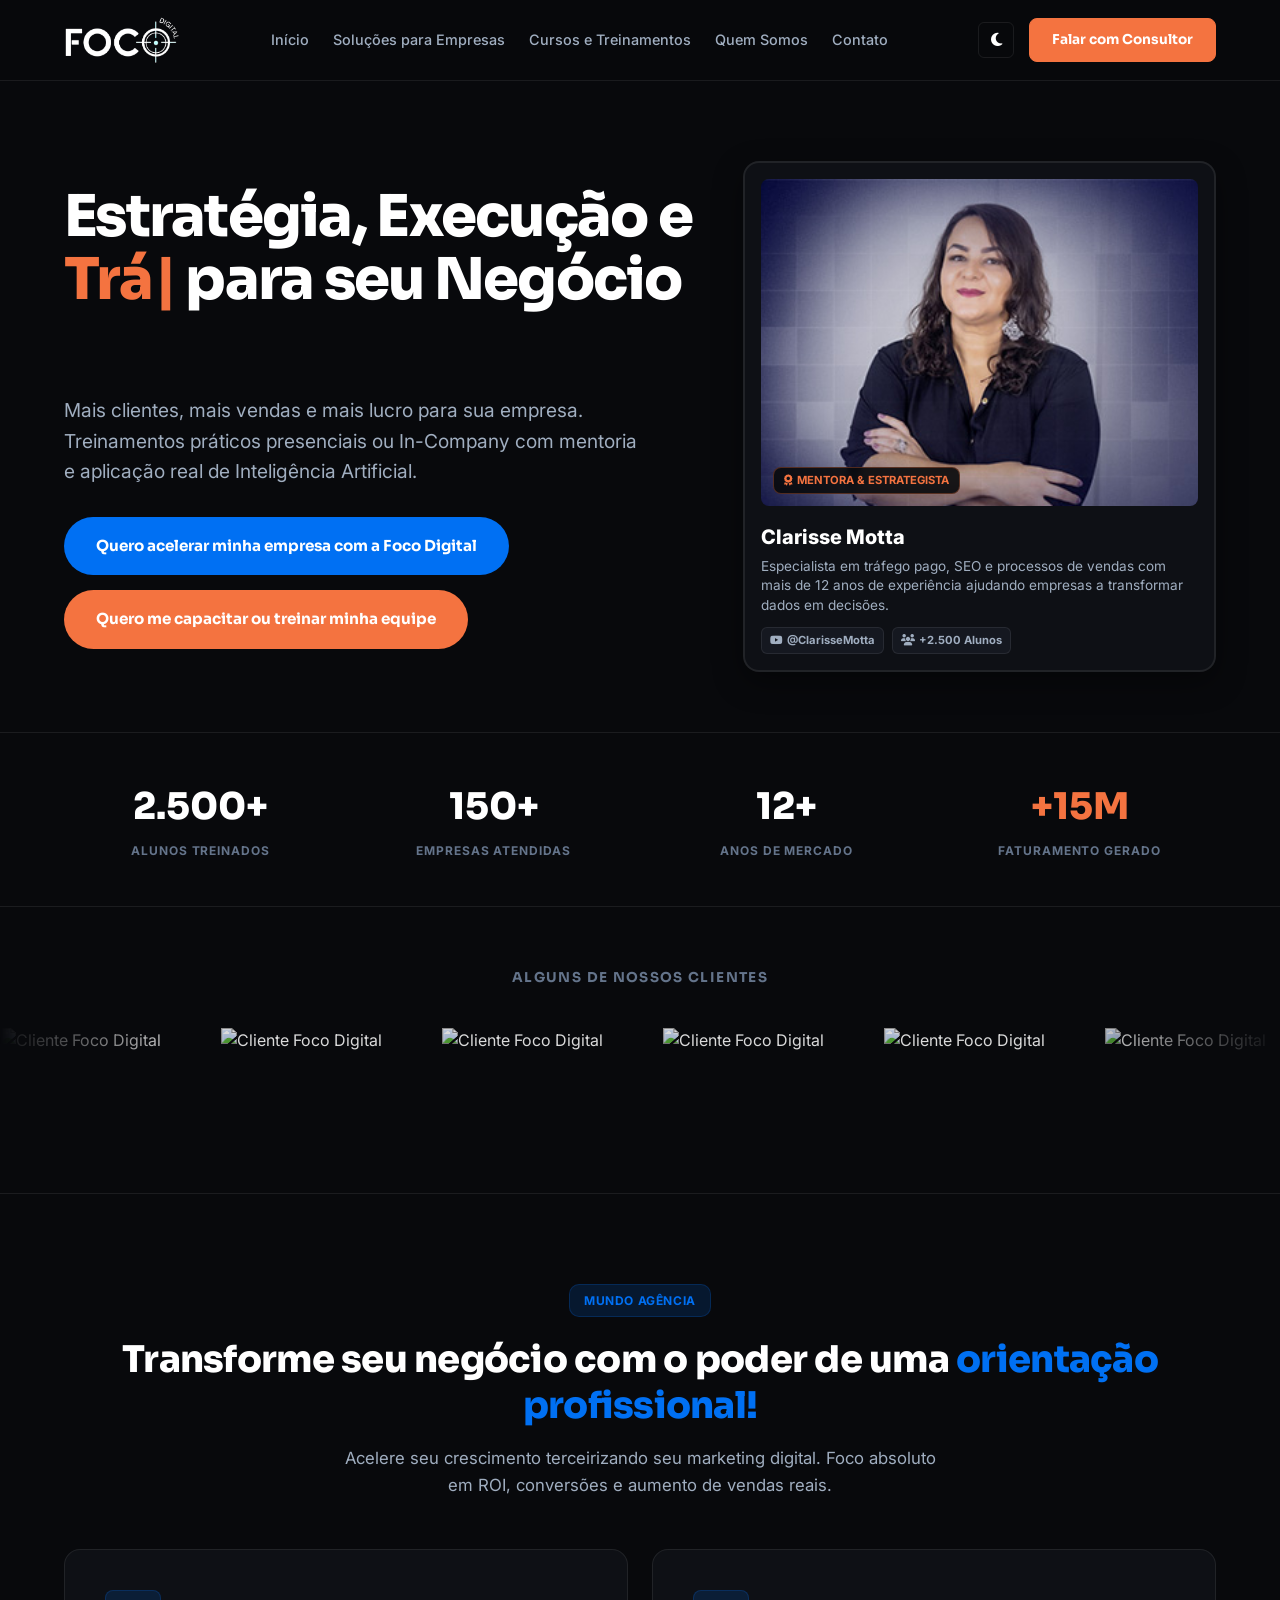
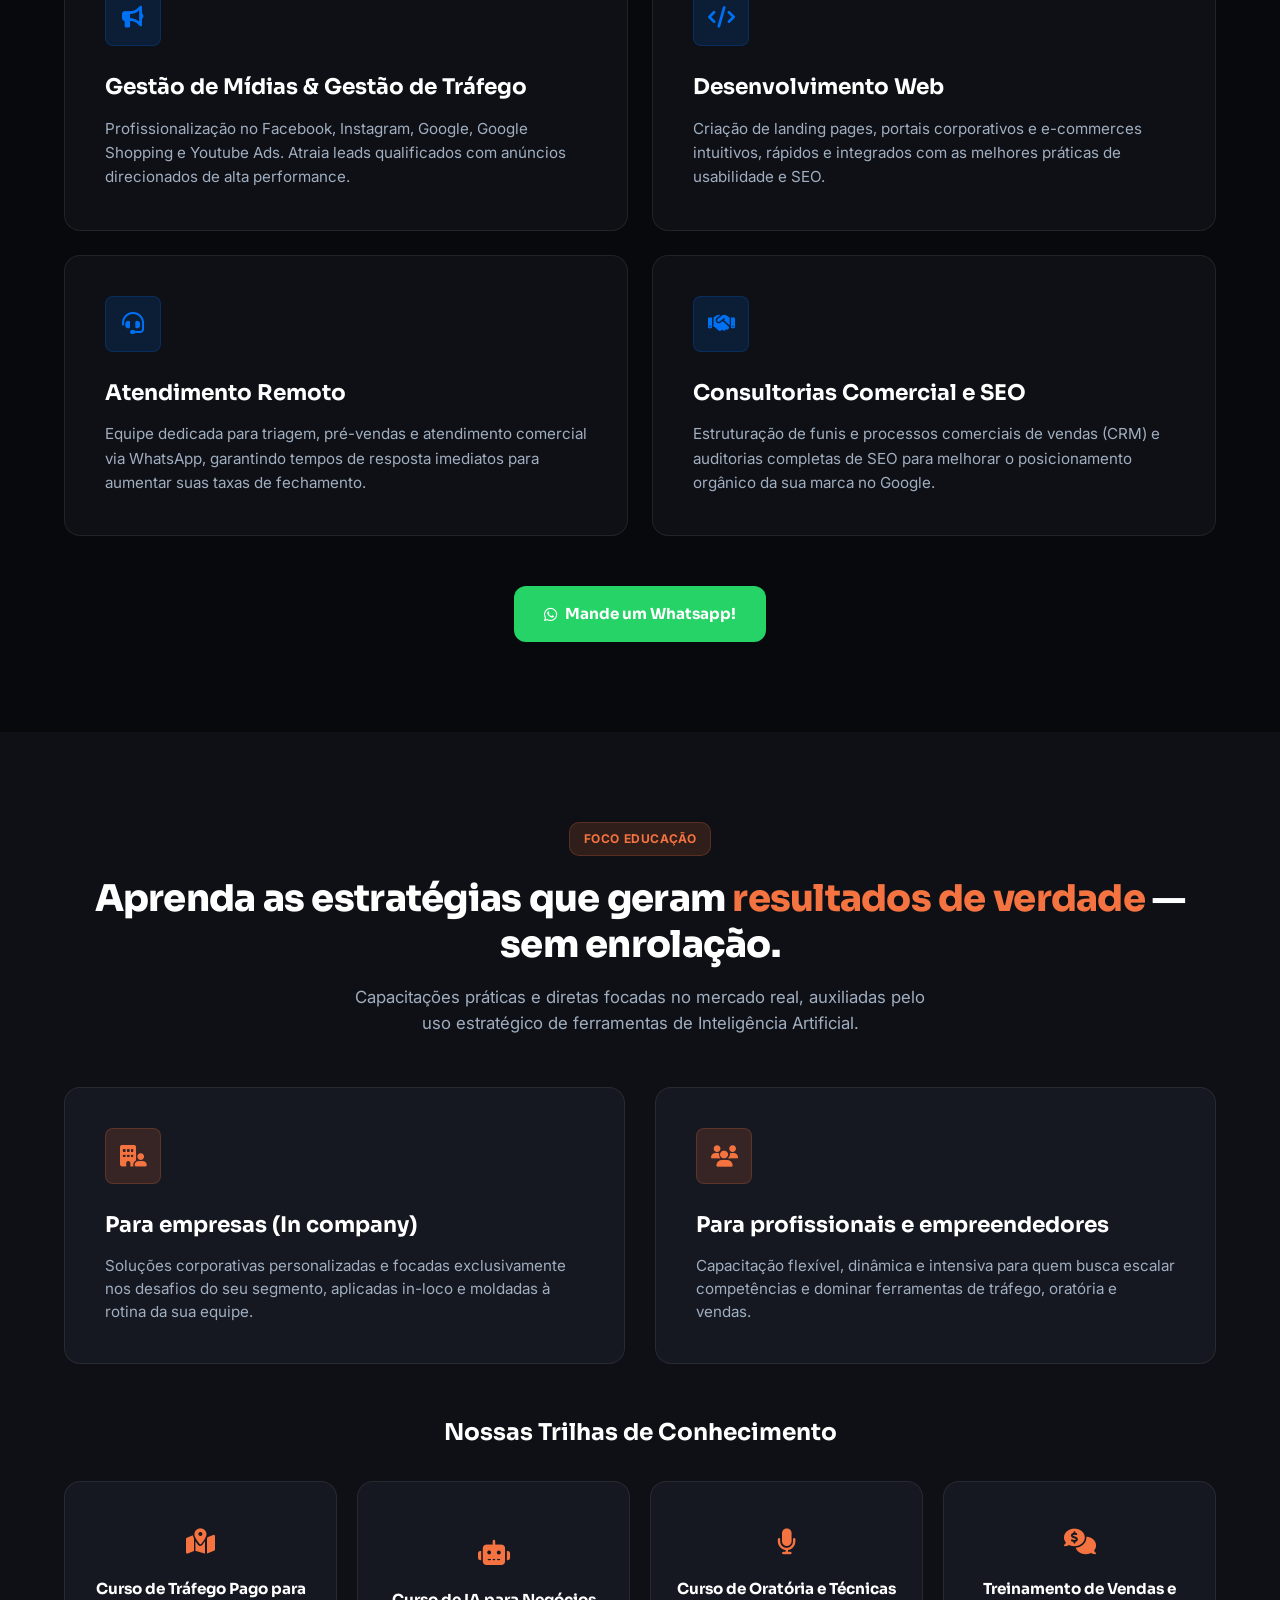
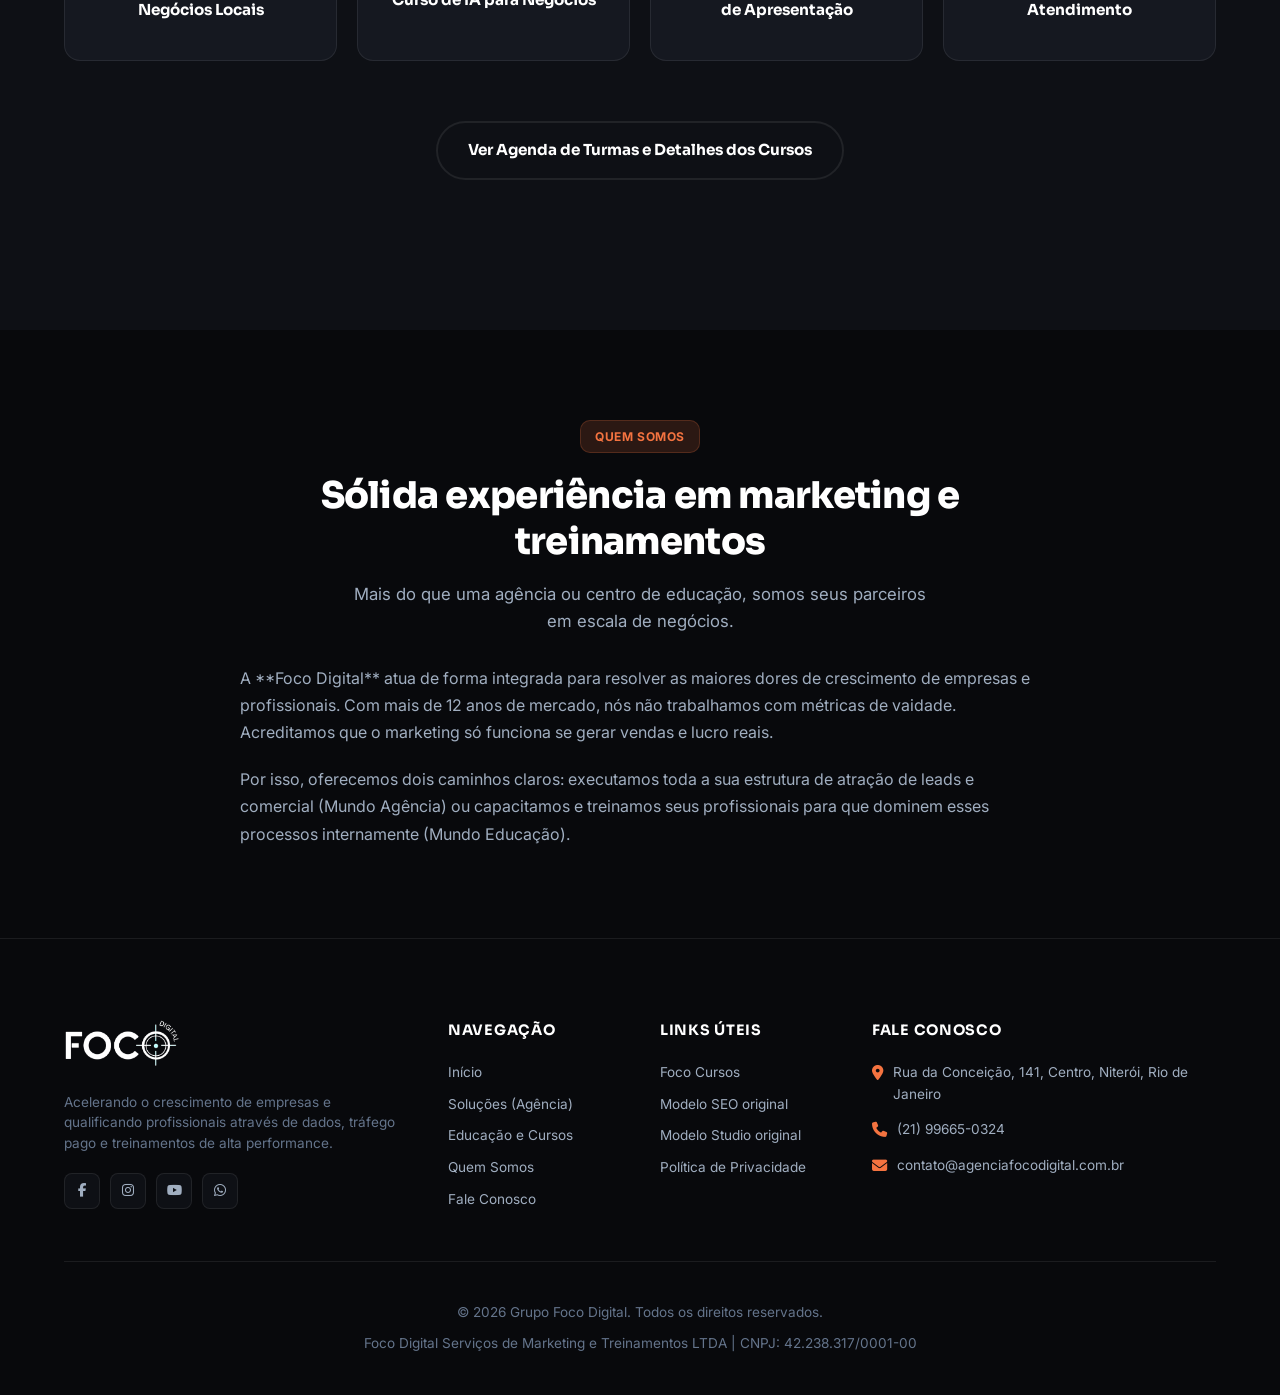
==== commit 0352c52e: "Fix mobile hero h1 vertical jitter by increasing min-height to 4.8em" ====
--- a/index.html
+++ b/index.html
@@ -10,7 +10,7 @@
     <meta name="author" content="Foco Digital">
     
     <!-- CSS Stylesheet -->
-    <link rel="stylesheet" href="index.css?v=1.8">
+    <link rel="stylesheet" href="index.css?v=1.12">
     
     <!-- FontAwesome for Icons -->
     <link rel="stylesheet" href="https://cdnjs.cloudflare.com/ajax/libs/font-awesome/6.4.0/css/all.min.css">
@@ -27,6 +27,10 @@
                 
                 <!-- Main Navigation -->
                 <nav class="nav-menu" id="nav-menu" aria-label="Navegação Principal">
+                    <div class="menu-mobile-header">
+                        <span class="menu-mobile-title">Menu</span>
+                        <button class="menu-mobile-close" id="menu-close-btn" aria-label="Fechar menu">✕</button>
+                    </div>
                     <a href="#inicio" class="nav-link">Início</a>
                     <a href="#agencia" class="nav-link">Soluções para Empresas</a>
                     <a href="#educacao" class="nav-link">Cursos e Treinamentos</a>
@@ -53,6 +57,8 @@
                 </button>
             </div>
         </div>
+        <!-- Background Overlay for Mobile Menu -->
+        <div class="menu-overlay" id="menu-overlay"></div>
     </header>
 
     <main>
@@ -386,20 +392,32 @@
             }
         });
 
-        // Mobile Menu toggle script
+        // Mobile Menu Toggle & Drawer
         const menuToggle = document.getElementById('menu-toggle');
         const navMenu = document.getElementById('nav-menu');
-
-        menuToggle.addEventListener('click', () => {
-            navMenu.classList.toggle('open');
-        });
-
-        // Close mobile menu when a nav link is clicked
-        const navLinks = document.querySelectorAll('.nav-link');
+        const menuCloseBtn = document.getElementById('menu-close-btn');
+        const menuOverlay = document.getElementById('menu-overlay');
+
+        function openMobileMenu() {
+            navMenu.classList.add('open');
+            menuOverlay.classList.add('open');
+            document.body.style.overflow = 'hidden'; // Prevent background scrolling
+        }
+
+        function closeMobileMenu() {
+            navMenu.classList.remove('open');
+            menuOverlay.classList.remove('open');
+            document.body.style.overflow = ''; // Restore scrolling
+        }
+
+        menuToggle.addEventListener('click', openMobileMenu);
+        if (menuCloseBtn) menuCloseBtn.addEventListener('click', closeMobileMenu);
+        if (menuOverlay) menuOverlay.addEventListener('click', closeMobileMenu);
+
+        // Close menu when clicking link
+        const navLinks = document.querySelectorAll('.nav-menu .nav-link');
         navLinks.forEach(link => {
-            link.addEventListener('click', () => {
-                navMenu.classList.remove('open');
-            });
+            link.addEventListener('click', closeMobileMenu);
         });
 
         // Theme Toggle Javascript
--- a/index.css
+++ b/index.css
@@ -345,6 +345,30 @@
     display: inline;
 }
 
+/* Mobile Menu Drawer Elements (hidden on desktop) */
+.menu-mobile-header {
+    display: none;
+}
+
+.menu-overlay {
+    position: fixed;
+    top: 0;
+    left: 0;
+    width: 100vw;
+    height: 100vh;
+    background-color: rgba(8, 9, 12, 0.6);
+    backdrop-filter: blur(4px); /* Premium backdrop blur */
+    opacity: 0;
+    visibility: hidden;
+    transition: all 0.3s ease;
+    z-index: 1150; /* Higher than menu-toggle to dim the header elements */
+}
+
+.menu-overlay.open {
+    opacity: 1;
+    visibility: visible;
+}
+
 .menu-toggle {
     display: none;
     flex-direction: column;
@@ -1109,27 +1133,12 @@
     }
     
     #nav-cta-btn {
-        padding: 7px 12px;
-        font-size: 0.72rem;
-        background-color: #25D366; /* WhatsApp Green highlight for mobile */
-        border-color: #25D366;
-        color: #ffffff;
-    }
-    
-    #nav-cta-btn:hover, body.light-mode #nav-cta-btn:hover {
-        background-color: transparent;
-        color: #25D366;
-        border-color: #25D366;
-    }
-    
-    .desktop-text {
         display: none;
     }
     
-    .mobile-text {
-        display: inline-flex;
-        align-items: center;
-        gap: 4px;
+    .header-actions {
+        margin-left: auto;
+        margin-right: 15px;
     }
     
     /* Mobile Menu */
@@ -1146,29 +1155,66 @@
         height: 100vh;
         background-color: var(--bg-secondary);
         flex-direction: column;
-        justify-content: center;
+        justify-content: flex-start;
         align-items: flex-start;
-        padding: 80px 40px;
-        box-shadow: -10px 0 30px rgba(0, 0, 0, 0.3);
-        transition: right 0.4s ease;
-        z-index: 1000;
-        gap: 30px;
+        padding: 24px 30px;
+        box-shadow: -10px 0 30px rgba(0, 0, 0, 0.15);
+        transition: right 0.3s cubic-bezier(0.4, 0, 0.2, 1);
+        z-index: 1200; /* Higher than menu-overlay and menu-toggle to cover them completely */
+        gap: 15px;
     }
     
     .nav-menu.open {
         right: 0;
     }
     
-    .nav-menu.open ~ .menu-toggle span:nth-child(1) {
-        transform: rotate(45deg) translate(5px, 5px);
-    }
-    
-    .nav-menu.open ~ .menu-toggle span:nth-child(2) {
-        opacity: 0;
-    }
-    
-    .nav-menu.open ~ .menu-toggle span:nth-child(3) {
-        transform: rotate(-45deg) translate(5px, -5px);
+    .menu-mobile-header {
+        display: flex;
+        justify-content: space-between;
+        align-items: center;
+        width: 100%;
+        border-bottom: 1px solid var(--border-color);
+        padding-bottom: 15px;
+        margin-bottom: 15px;
+    }
+    
+    .menu-mobile-title {
+        font-size: 1.4rem;
+        font-weight: 700;
+        color: var(--text-primary);
+        font-family: 'Sora', sans-serif;
+    }
+    
+    .menu-mobile-close {
+        background: none;
+        border: none;
+        font-size: 1.5rem;
+        color: var(--text-secondary);
+        cursor: pointer;
+        transition: var(--transition-smooth);
+        padding: 4px;
+        display: flex;
+        align-items: center;
+        justify-content: center;
+    }
+    
+    .menu-mobile-close:hover {
+        color: var(--color-primary);
+    }
+    
+    .nav-menu .nav-link {
+        font-size: 1.25rem;
+        font-weight: 600;
+        color: var(--text-primary);
+        padding: 8px 0;
+        width: 100%;
+        display: block;
+        transition: var(--transition-smooth);
+    }
+    
+    .nav-menu .nav-link:hover {
+        color: var(--color-primary);
+        padding-left: 8px; /* Premium hover slide effect */
     }
     
     .btn {
@@ -1182,7 +1228,7 @@
     
     .hero h1 {
         font-size: 2.1rem;
-        min-height: 3.3em;
+        min-height: 4.8em; /* Reserves space for 4 lines of text, preventing vertical jitter on mobile */
         margin-bottom: 12px;
         line-height: 1.25;
     }
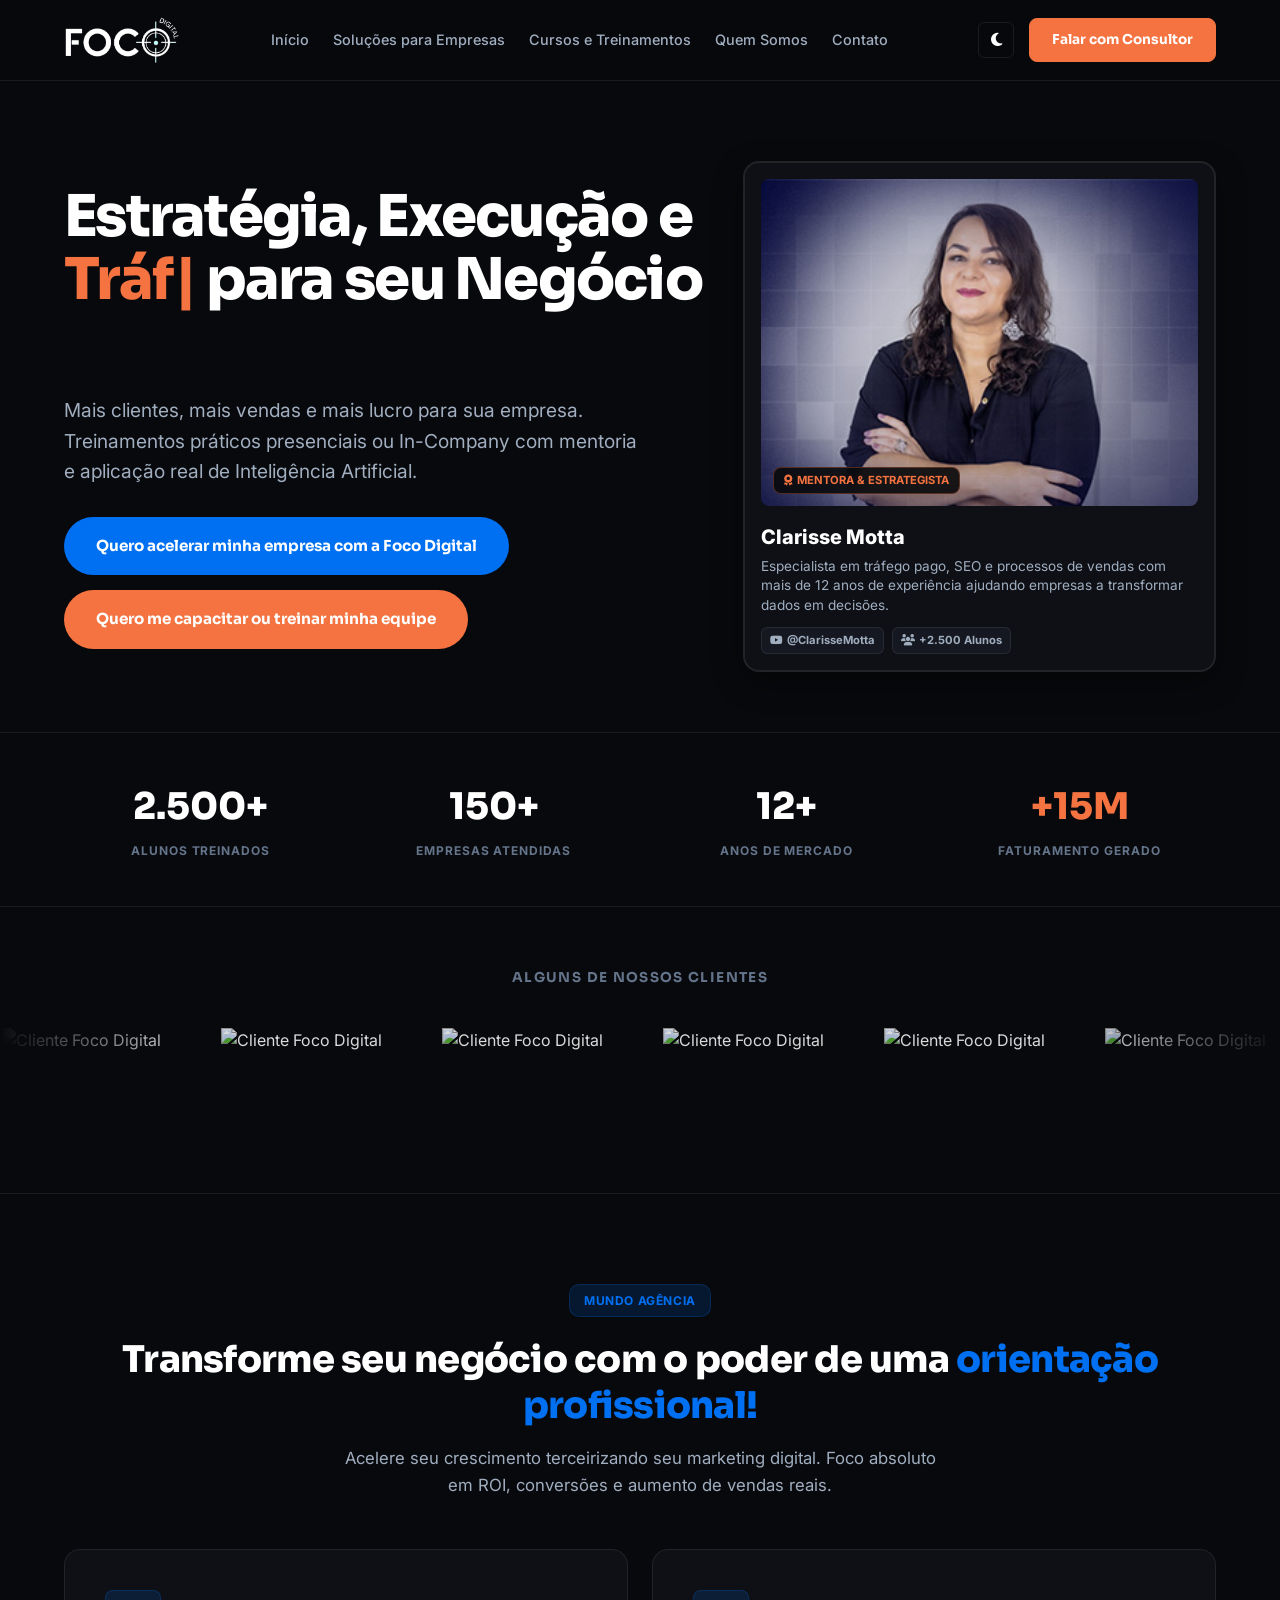
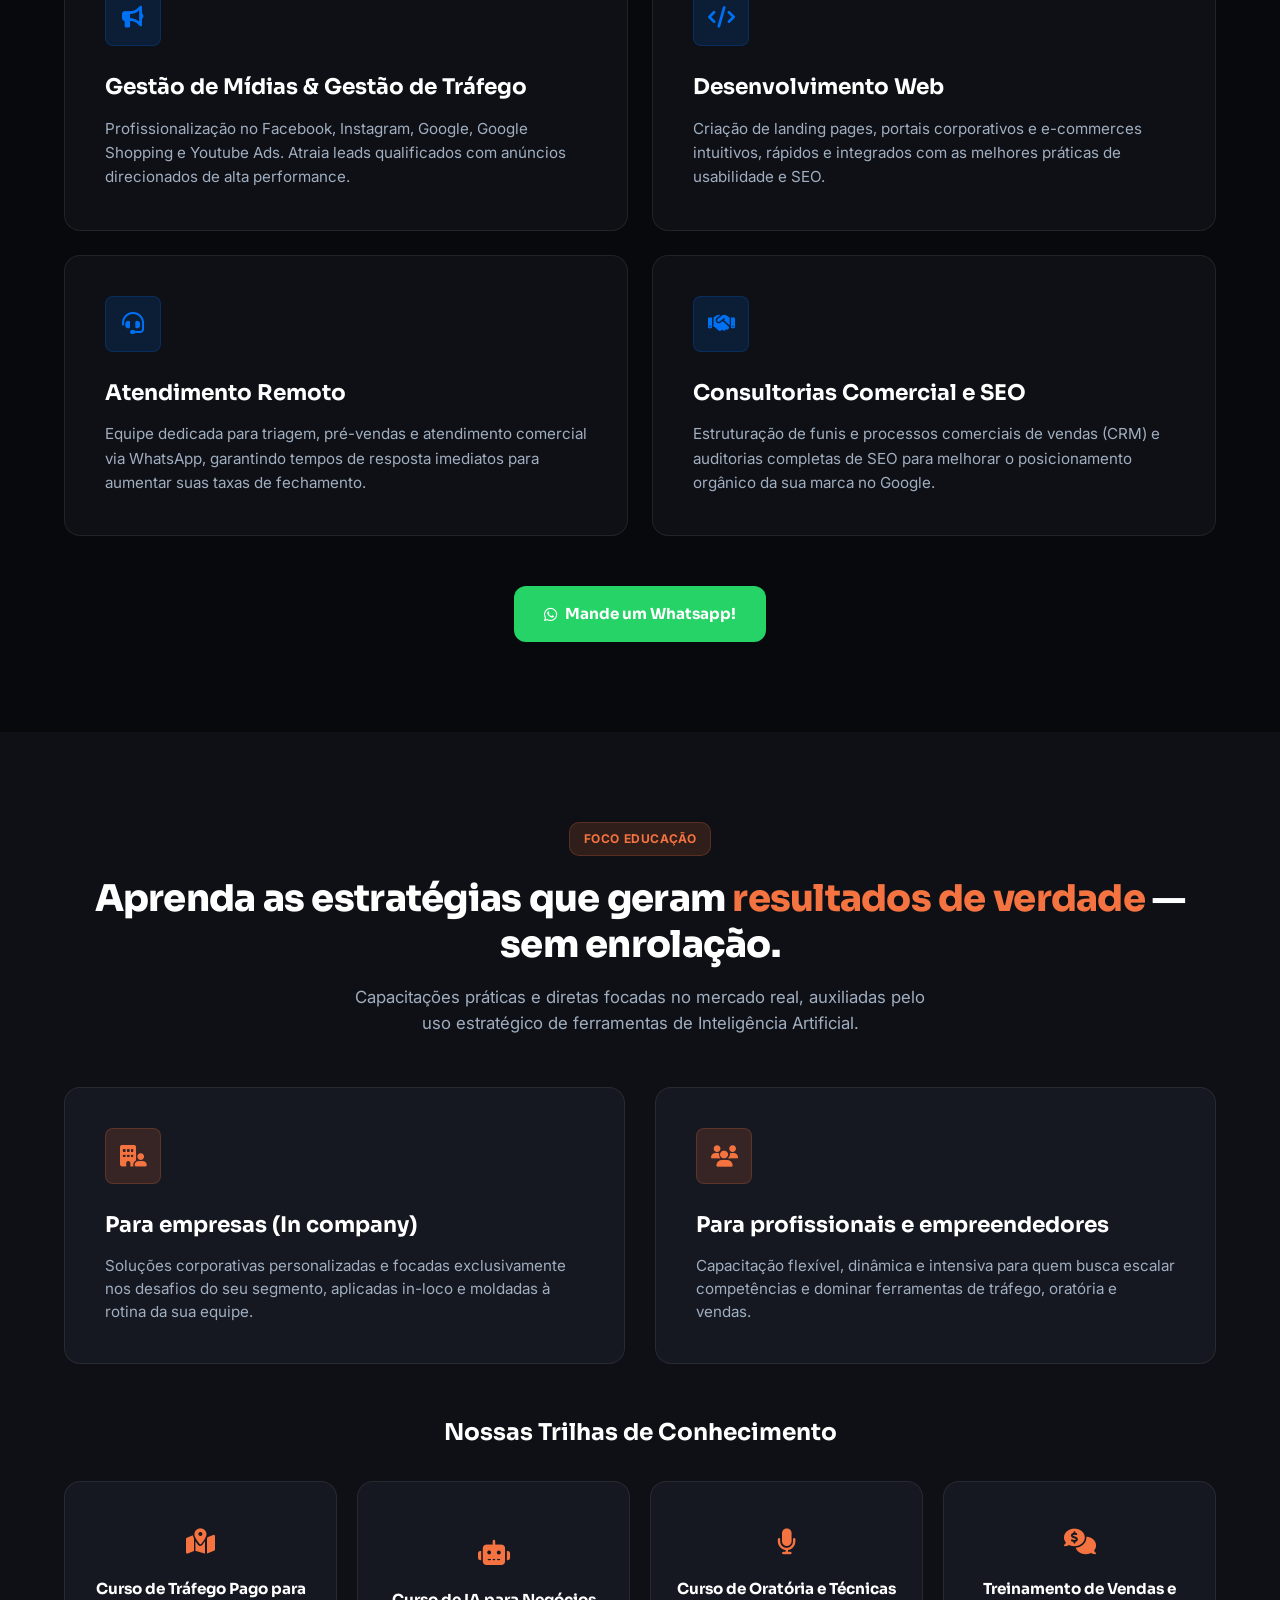
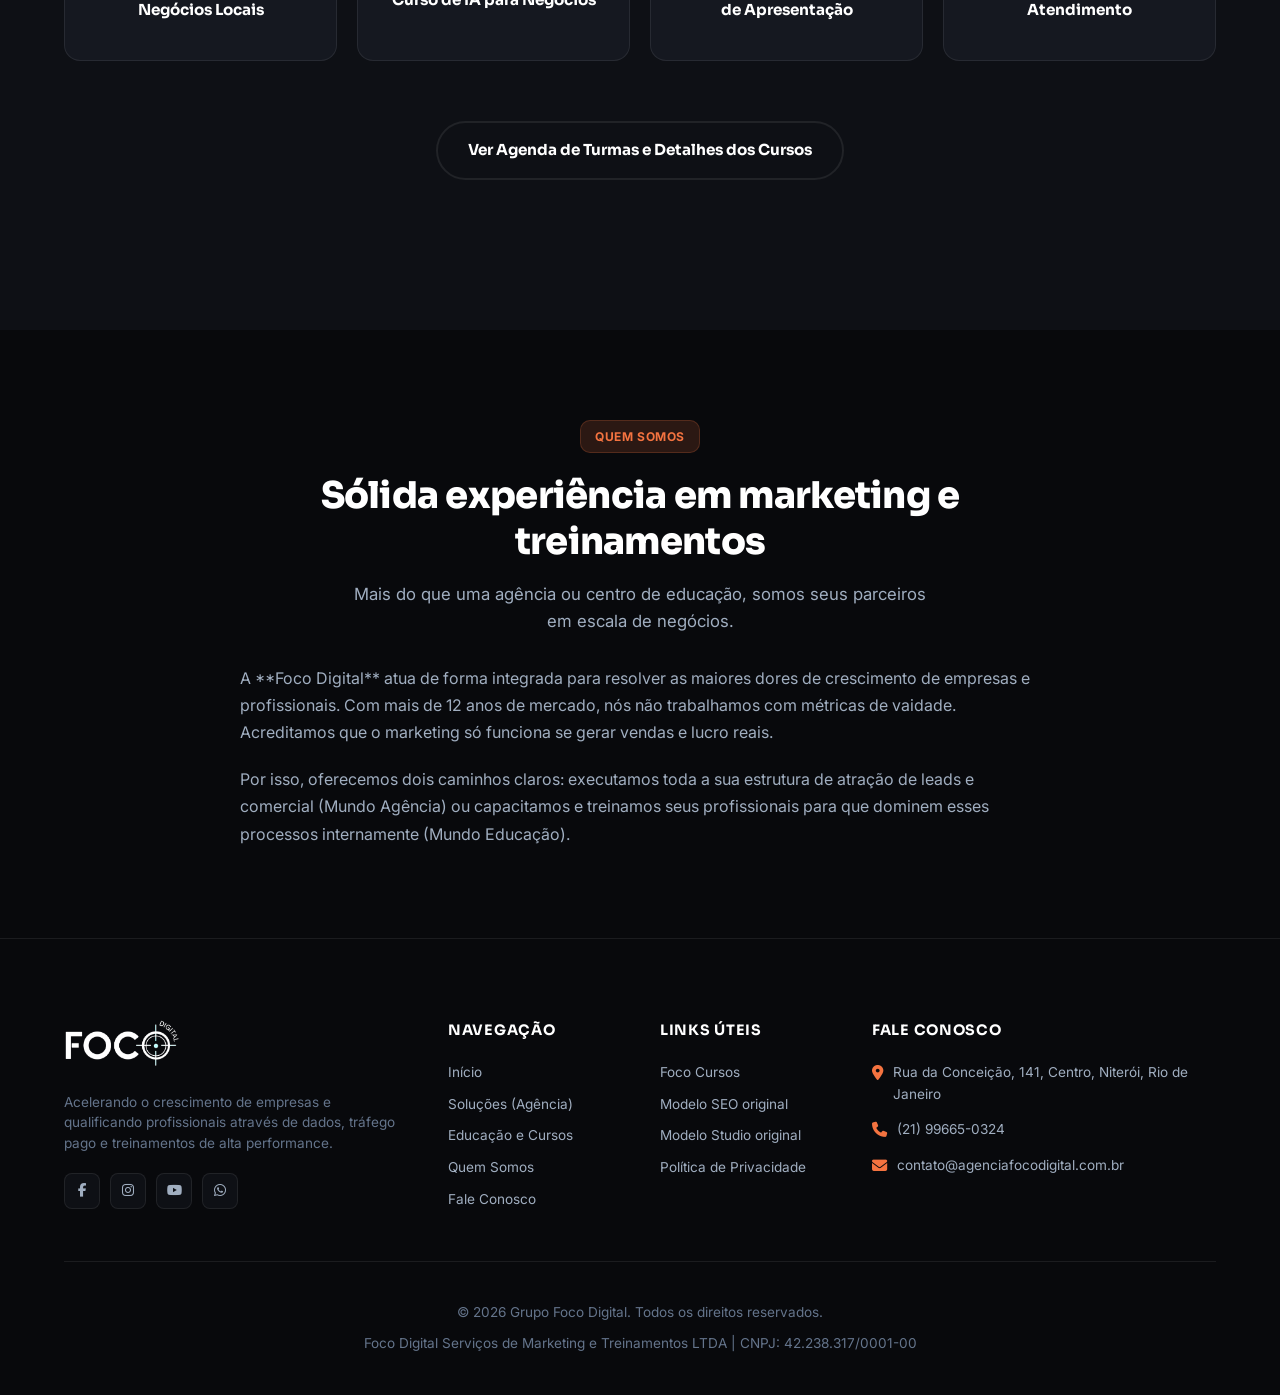
==== commit d9425f28: "Perfect mobile hero h1 layout jitter fix with 2.0rem font-size and 5.3em min-height" ====
--- a/index.html
+++ b/index.html
@@ -10,7 +10,7 @@
     <meta name="author" content="Foco Digital">
     
     <!-- CSS Stylesheet -->
-    <link rel="stylesheet" href="index.css?v=1.12">
+    <link rel="stylesheet" href="index.css?v=1.13">
     
     <!-- FontAwesome for Icons -->
     <link rel="stylesheet" href="https://cdnjs.cloudflare.com/ajax/libs/font-awesome/6.4.0/css/all.min.css">
--- a/index.css
+++ b/index.css
@@ -1227,8 +1227,8 @@
     }
     
     .hero h1 {
-        font-size: 2.1rem;
-        min-height: 4.8em; /* Reserves space for 4 lines of text, preventing vertical jitter on mobile */
+        font-size: 2.0rem; /* Slightly smaller to prevent excessive wrapping */
+        min-height: 5.3em; /* Safe height for up to 5 wrapped lines on very narrow mobile screens */
         margin-bottom: 12px;
         line-height: 1.25;
     }
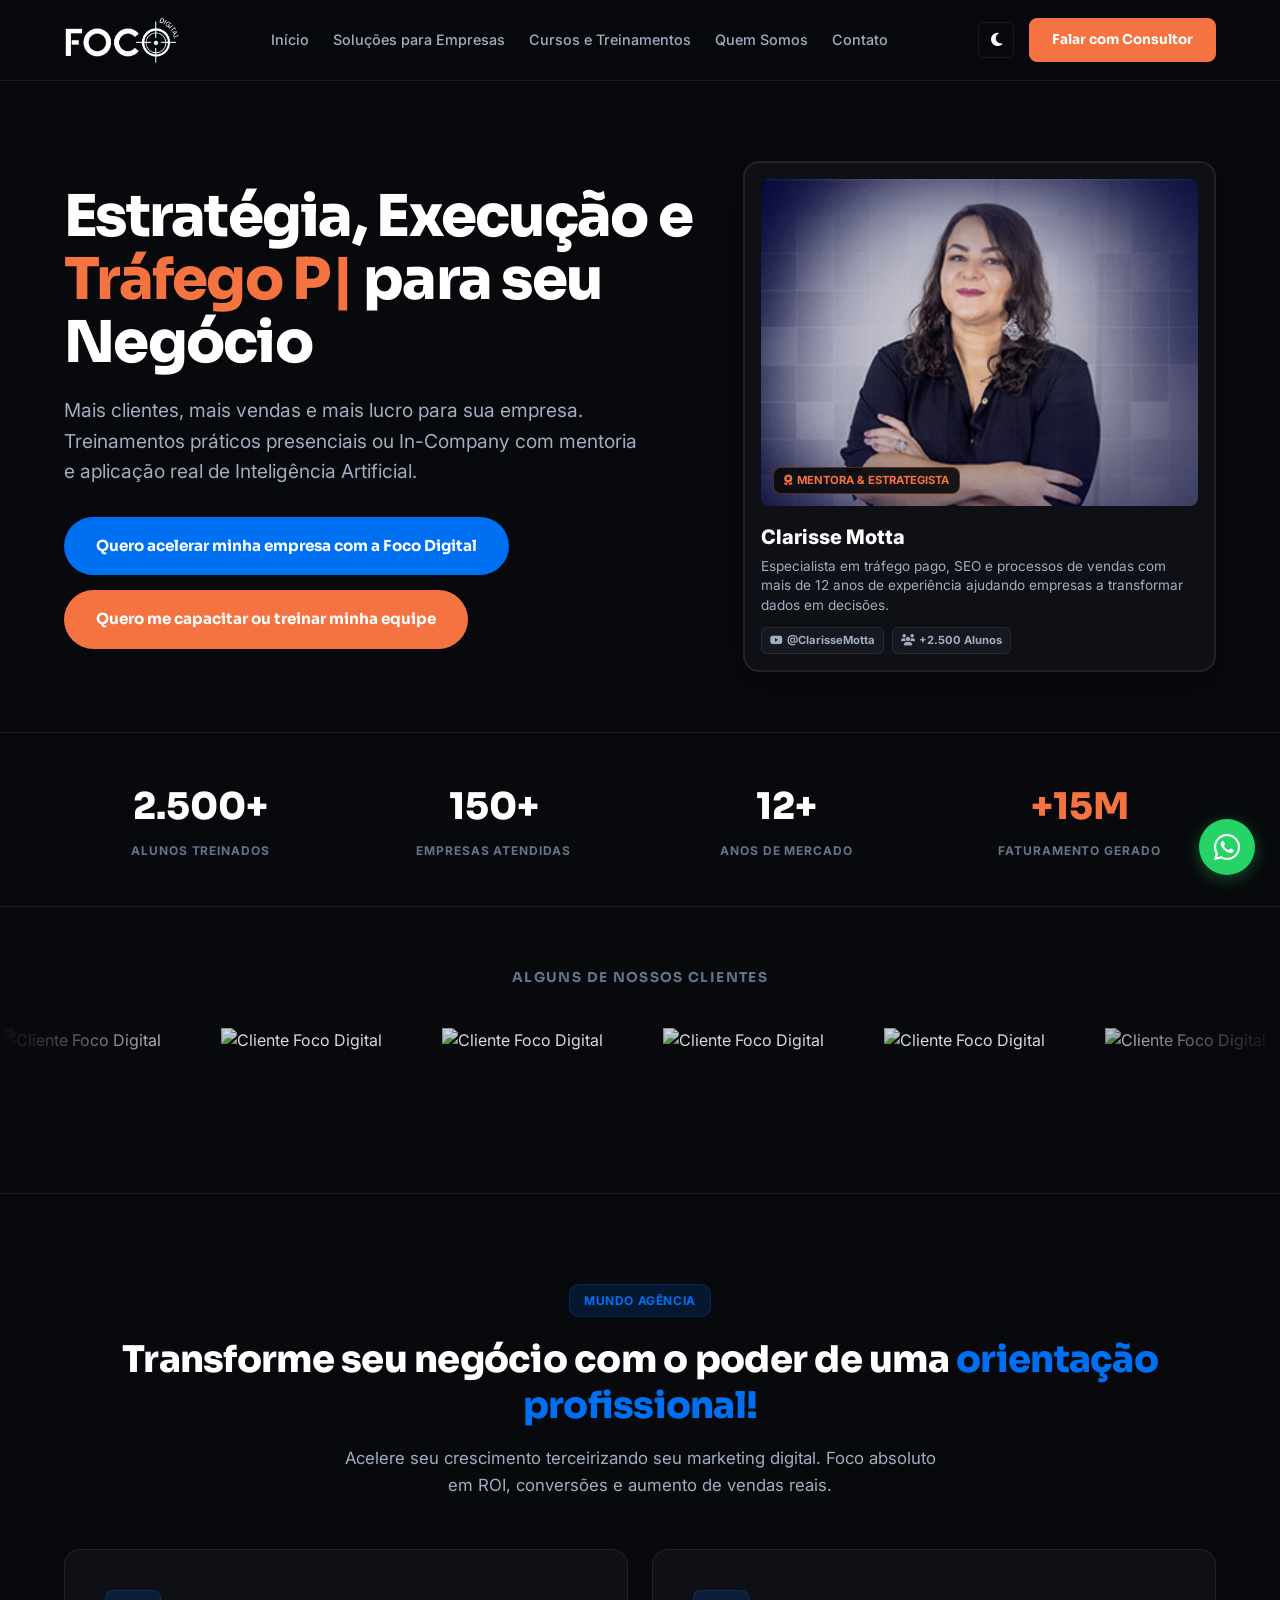
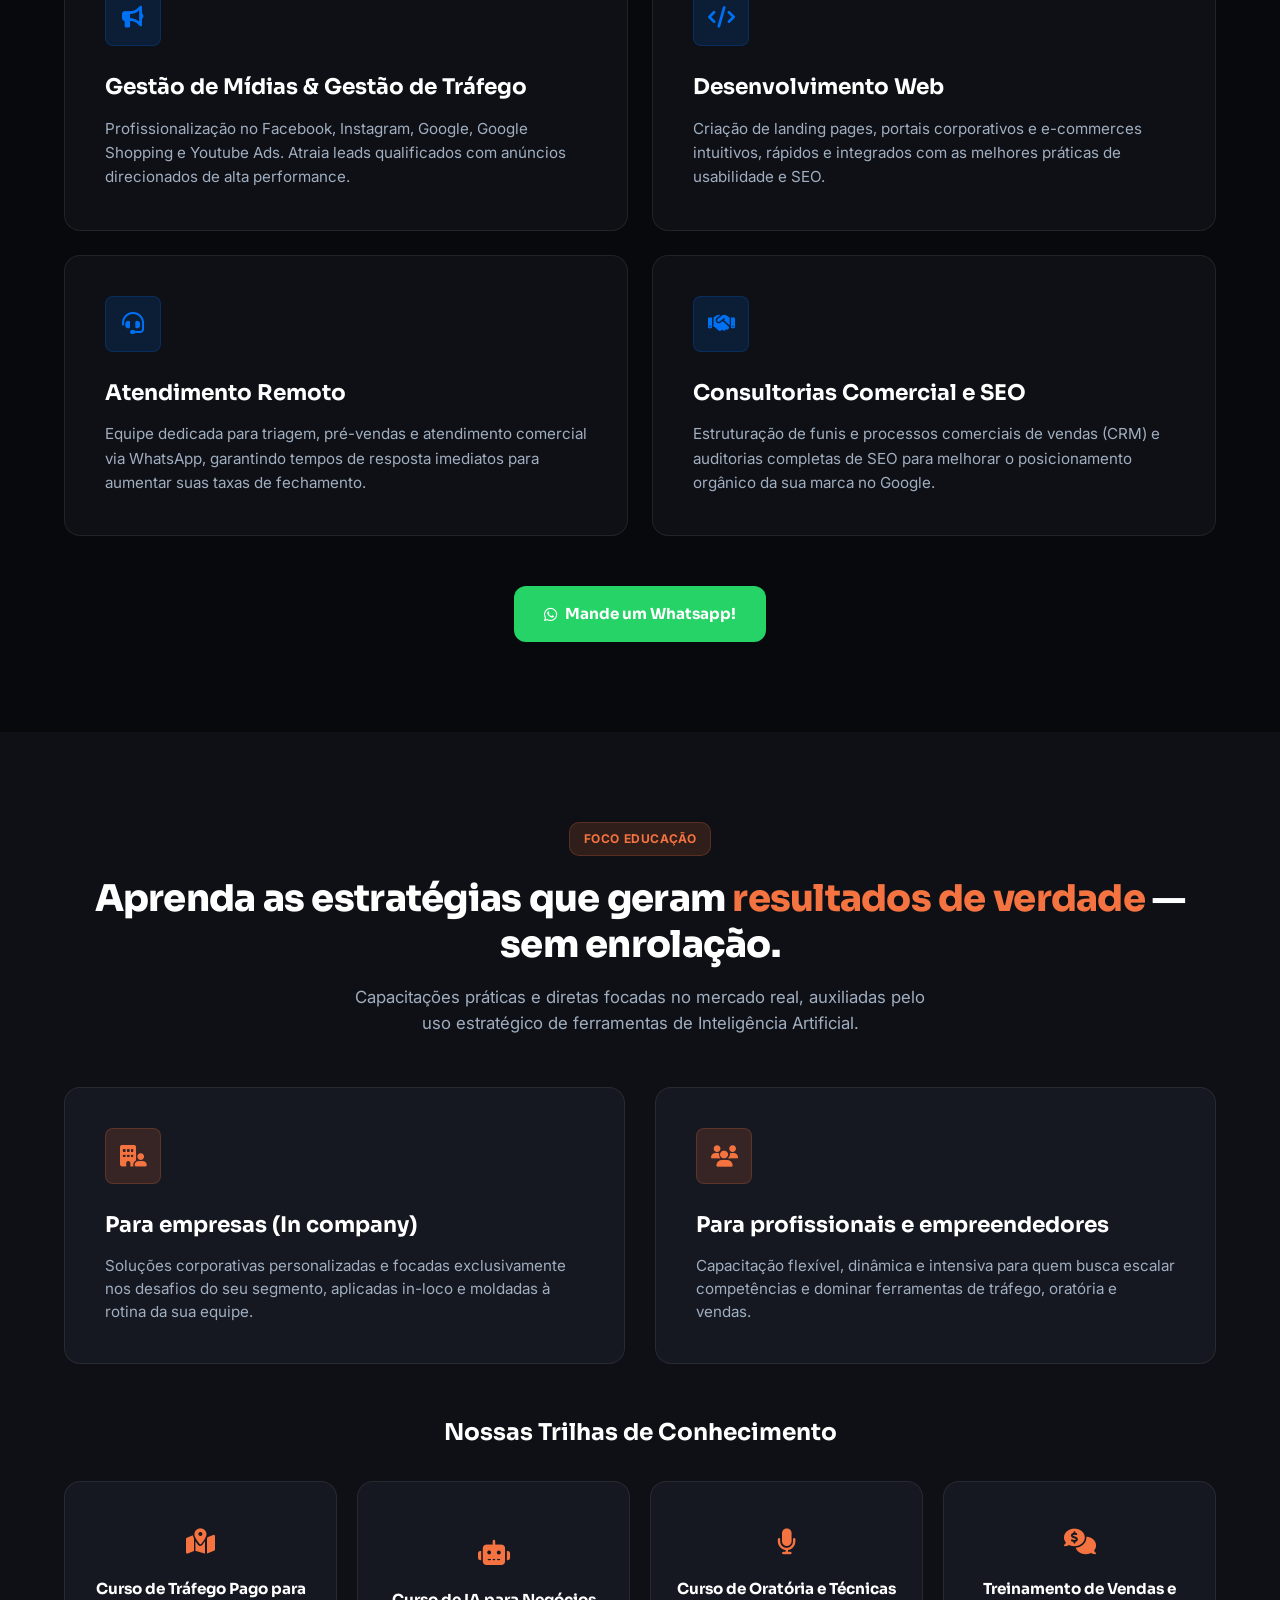
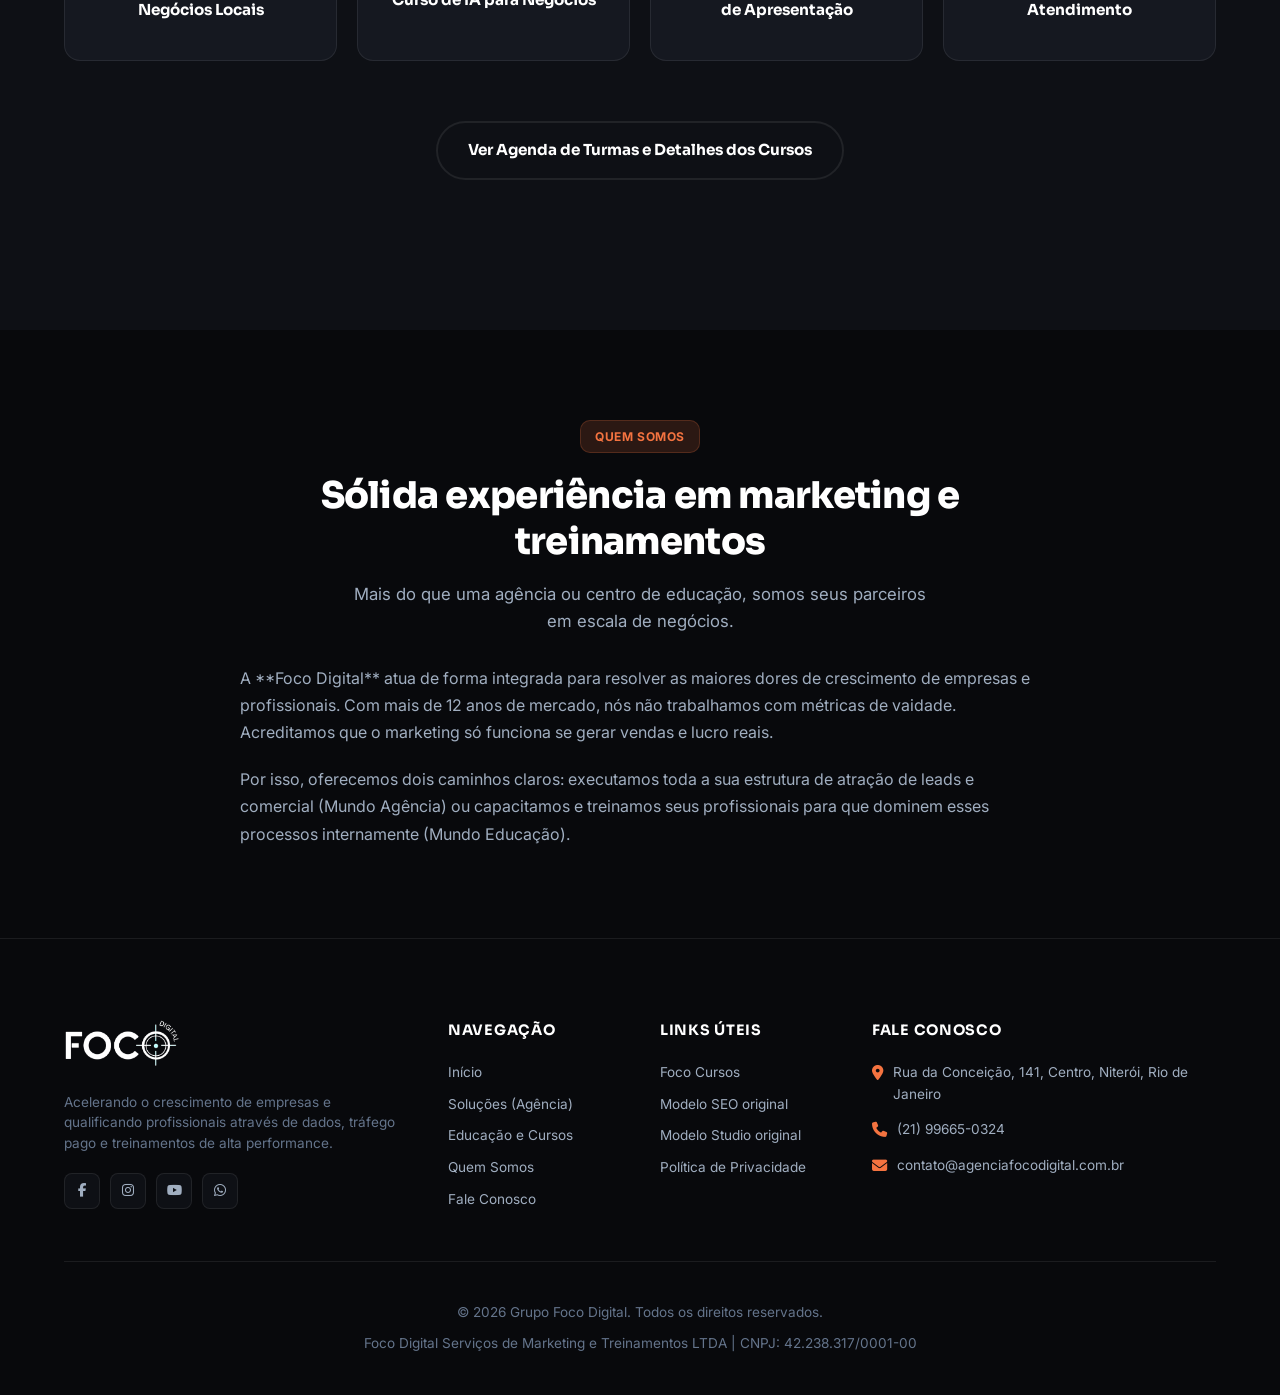
==== commit f14ab7b2: "Add floating WhatsApp button pointing to +5521994042310 on homepage and courses page" ====
--- a/index.html
+++ b/index.html
@@ -10,7 +10,7 @@
     <meta name="author" content="Foco Digital">
     
     <!-- CSS Stylesheet -->
-    <link rel="stylesheet" href="index.css?v=1.13">
+    <link rel="stylesheet" href="index.css?v=1.14">
     
     <!-- FontAwesome for Icons -->
     <link rel="stylesheet" href="https://cdnjs.cloudflare.com/ajax/libs/font-awesome/6.4.0/css/all.min.css">
@@ -482,5 +482,10 @@
             setTimeout(typeAnimation, 1500);
         });
     </script>
+
+    <!-- Floating WhatsApp Button -->
+    <a href="https://wa.me/5521994042310?text=Olá! Gostaria de falar com a equipe da Foco Digital." class="floating-whatsapp" target="_blank" rel="noopener noreferrer" aria-label="Fale conosco no WhatsApp">
+        <i class="fa-brands fa-whatsapp"></i>
+    </a>
 </body>
 </html>
--- a/index.css
+++ b/index.css
@@ -1282,3 +1282,39 @@
         height: 55px; /* Scaled down on mobile to prevent overflow and look correct */
     }
 }
+
+/* Floating WhatsApp Button */
+.floating-whatsapp {
+    position: fixed;
+    bottom: 25px;
+    right: 25px;
+    width: 56px;
+    height: 56px;
+    background-color: #25D366;
+    color: #ffffff;
+    border-radius: 50%;
+    display: flex;
+    align-items: center;
+    justify-content: center;
+    font-size: 1.85rem;
+    box-shadow: 0 4px 16px rgba(37, 211, 102, 0.35);
+    z-index: 1050; /* Above page content, below overlay (1150) */
+    transition: all 0.3s cubic-bezier(0.175, 0.885, 0.32, 1.275);
+    text-decoration: none;
+}
+
+.floating-whatsapp:hover {
+    transform: scale(1.1) translateY(-5px);
+    box-shadow: 0 6px 20px rgba(37, 211, 102, 0.5);
+    color: #ffffff;
+}
+
+@media (max-width: 768px) {
+    .floating-whatsapp {
+        bottom: 20px;
+        right: 20px;
+        width: 50px;
+        height: 50px;
+        font-size: 1.6rem;
+    }
+}
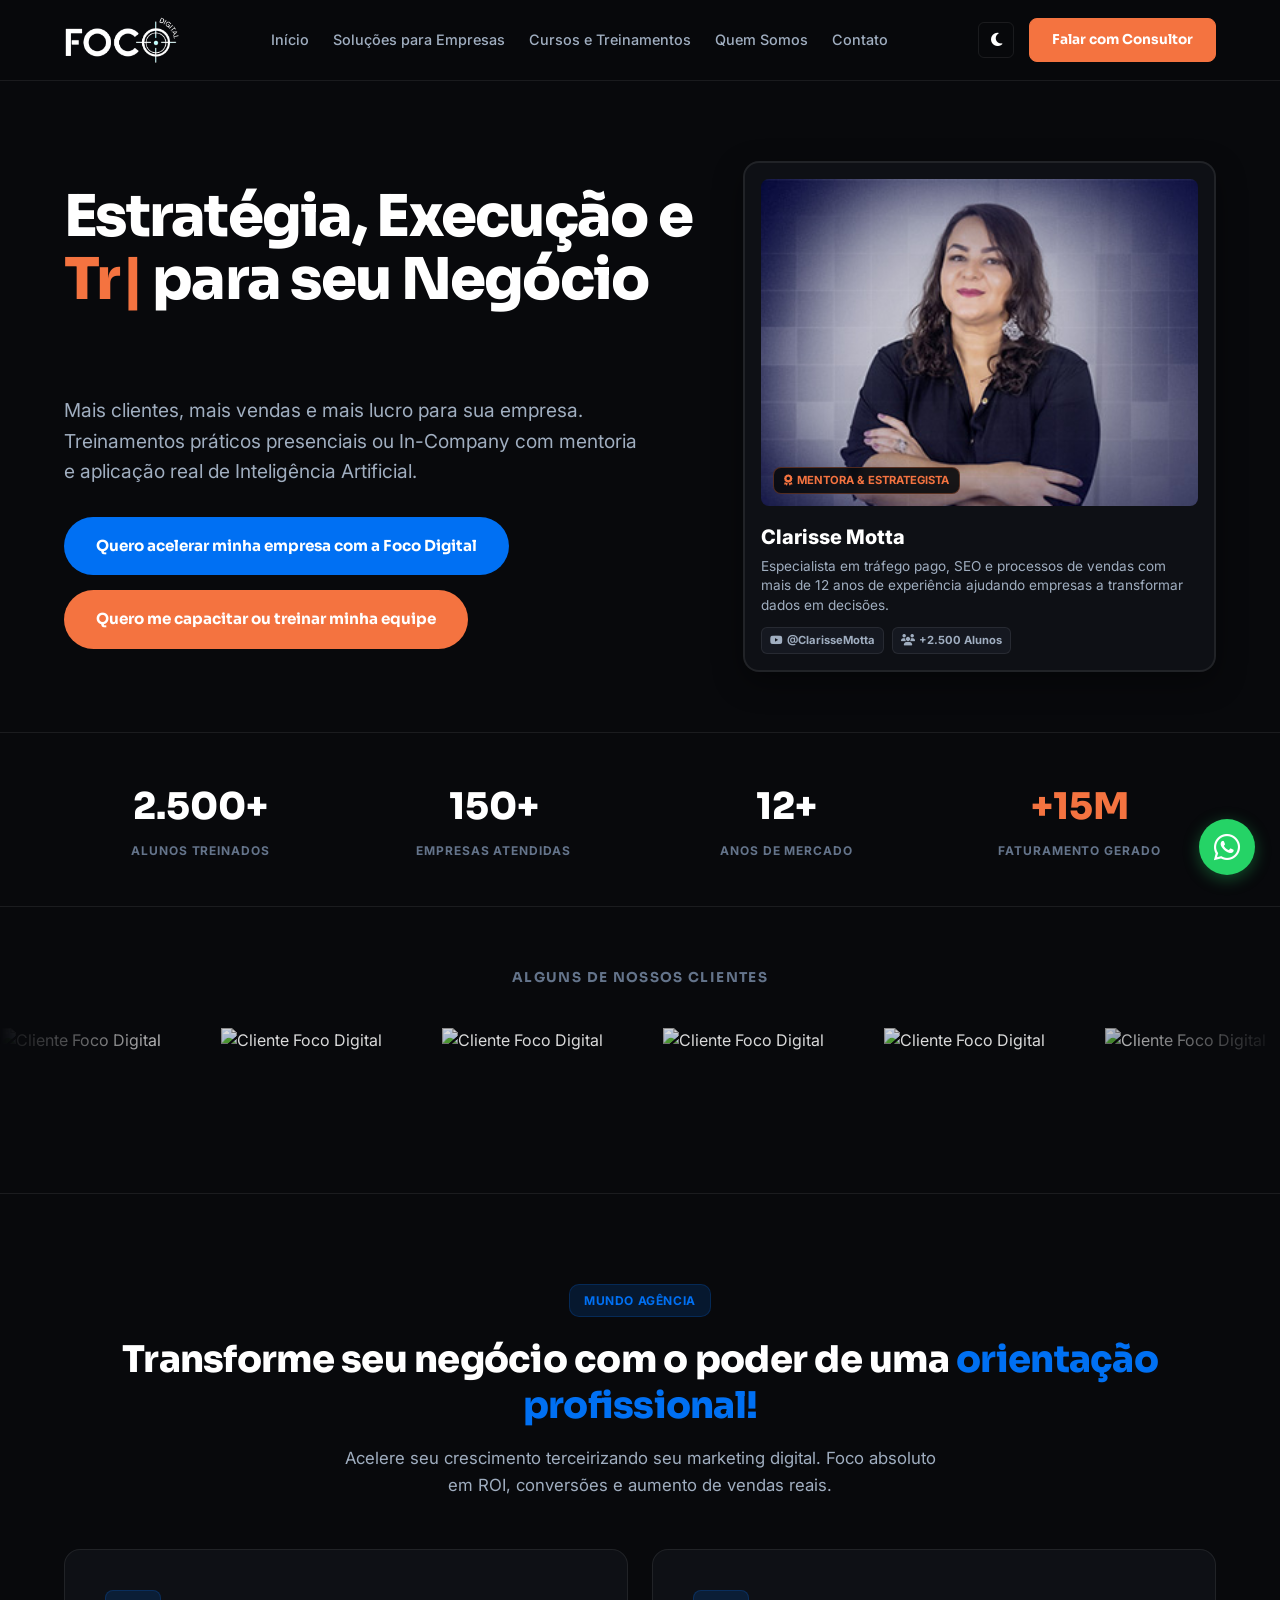
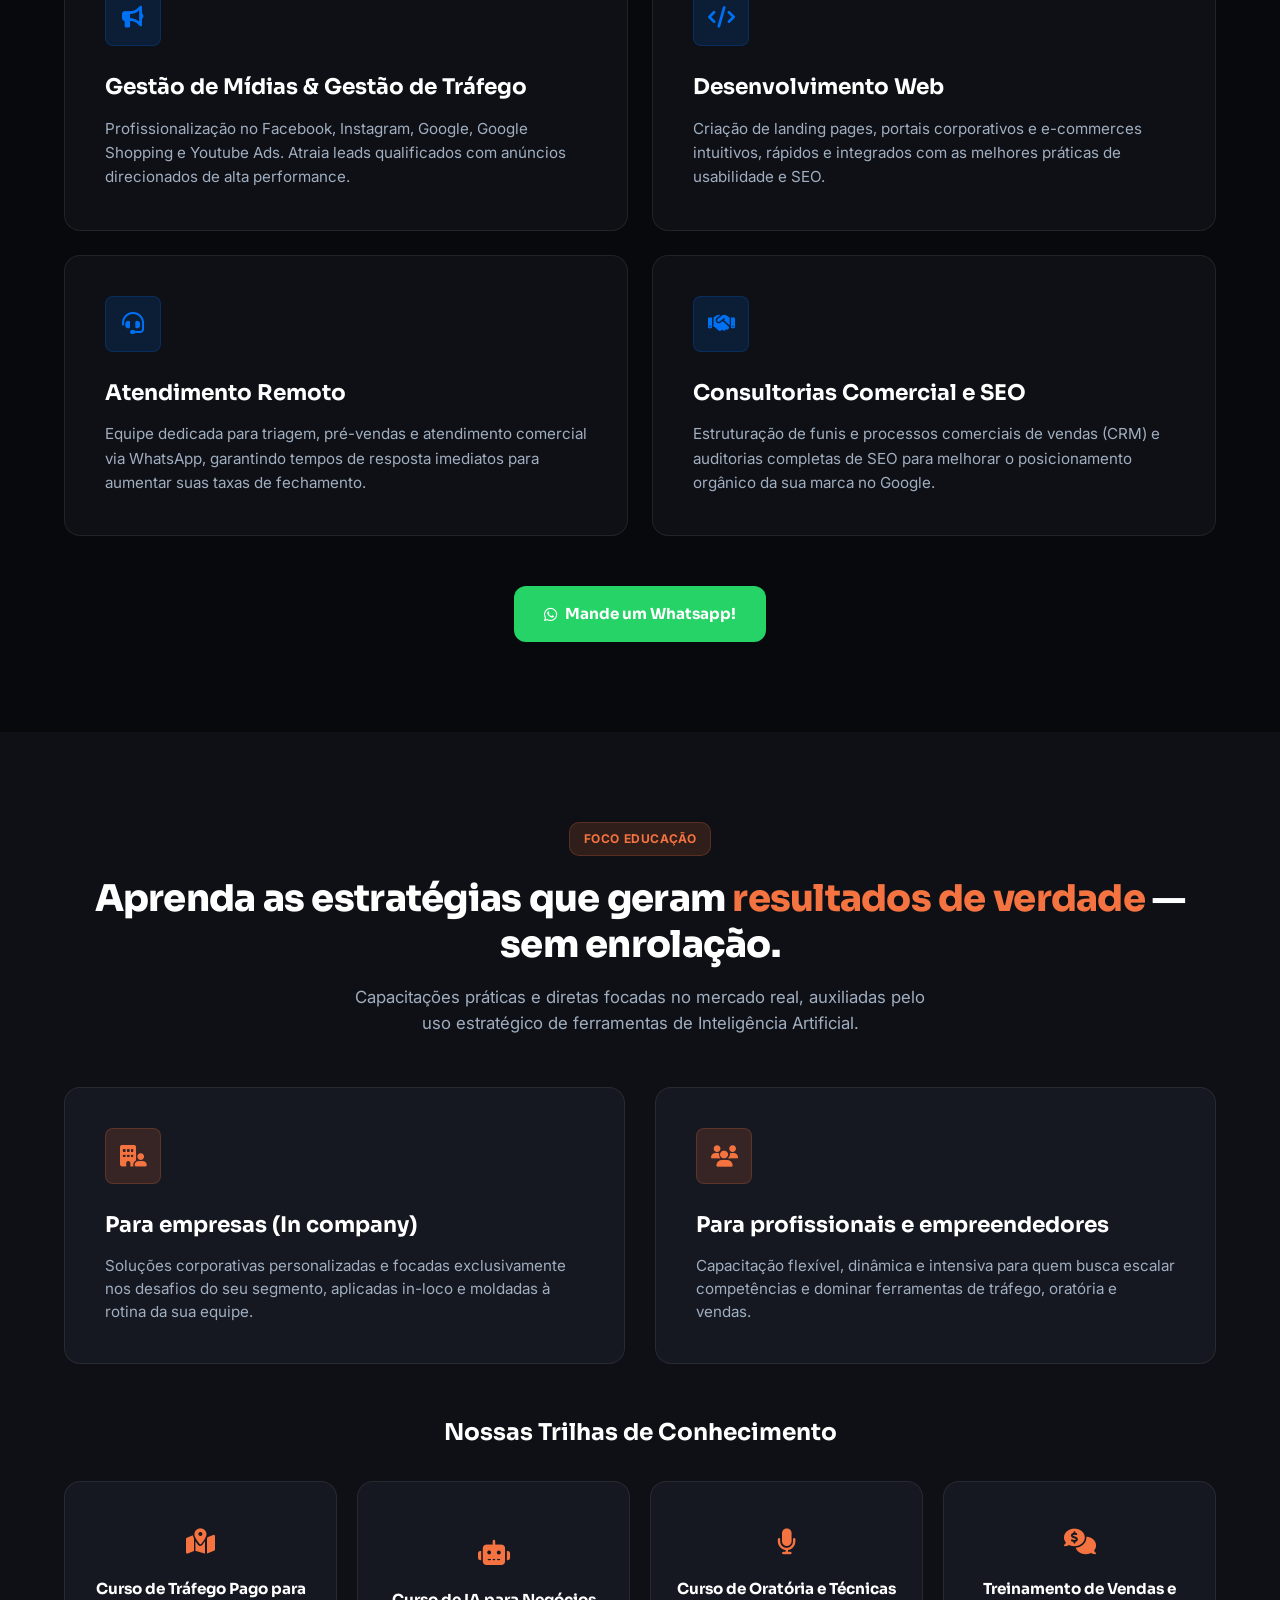
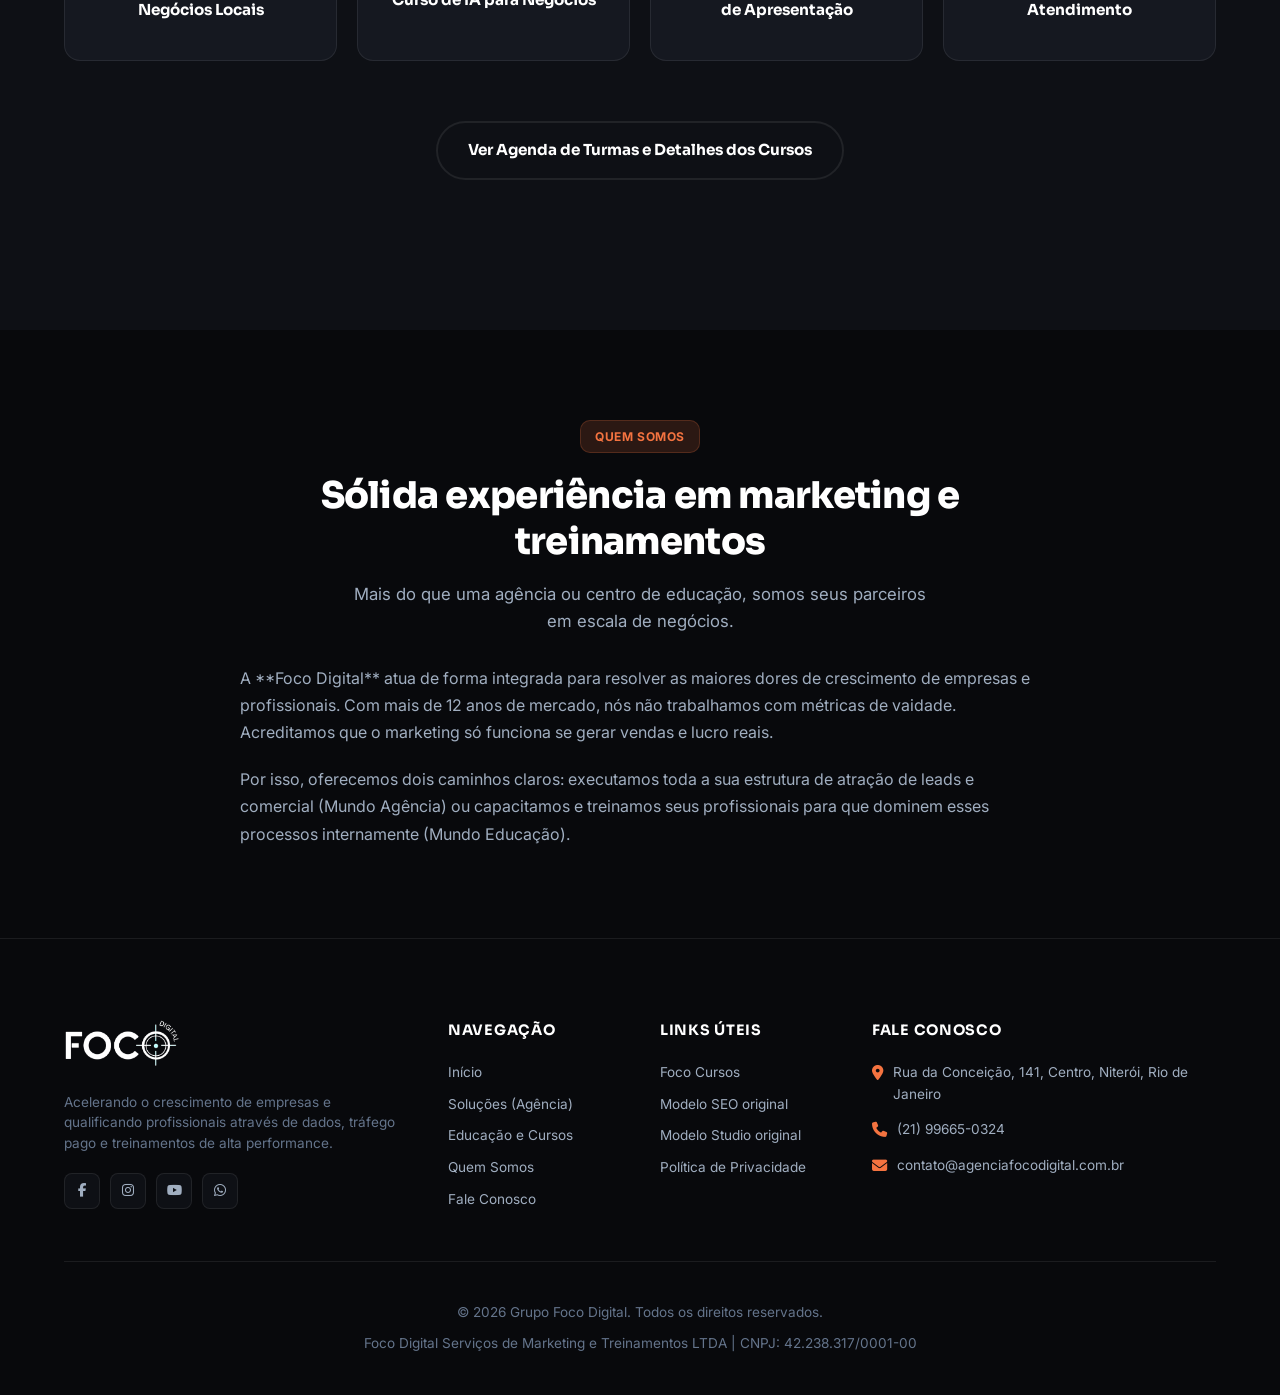
==== commit f1c1ccee: "Fix mobile horizontal scroll bug by setting html overflow-x: hidden and force display of floating Wh" ====
--- a/index.html
+++ b/index.html
@@ -10,7 +10,7 @@
     <meta name="author" content="Foco Digital">
     
     <!-- CSS Stylesheet -->
-    <link rel="stylesheet" href="index.css?v=1.14">
+    <link rel="stylesheet" href="index.css?v=1.15">
     
     <!-- FontAwesome for Icons -->
     <link rel="stylesheet" href="https://cdnjs.cloudflare.com/ajax/libs/font-awesome/6.4.0/css/all.min.css">
--- a/index.css
+++ b/index.css
@@ -65,6 +65,7 @@
 
 html {
     scroll-behavior: smooth;
+    overflow-x: hidden;
 }
 
 body {
@@ -1293,7 +1294,7 @@
     background-color: #25D366;
     color: #ffffff;
     border-radius: 50%;
-    display: flex;
+    display: flex !important;
     align-items: center;
     justify-content: center;
     font-size: 1.85rem;
@@ -1301,6 +1302,7 @@
     z-index: 1050; /* Above page content, below overlay (1150) */
     transition: all 0.3s cubic-bezier(0.175, 0.885, 0.32, 1.275);
     text-decoration: none;
+    visibility: visible !important;
 }
 
 .floating-whatsapp:hover {
@@ -1316,5 +1318,7 @@
         width: 50px;
         height: 50px;
         font-size: 1.6rem;
-    }
-}
+        display: flex !important;
+        visibility: visible !important;
+    }
+}
